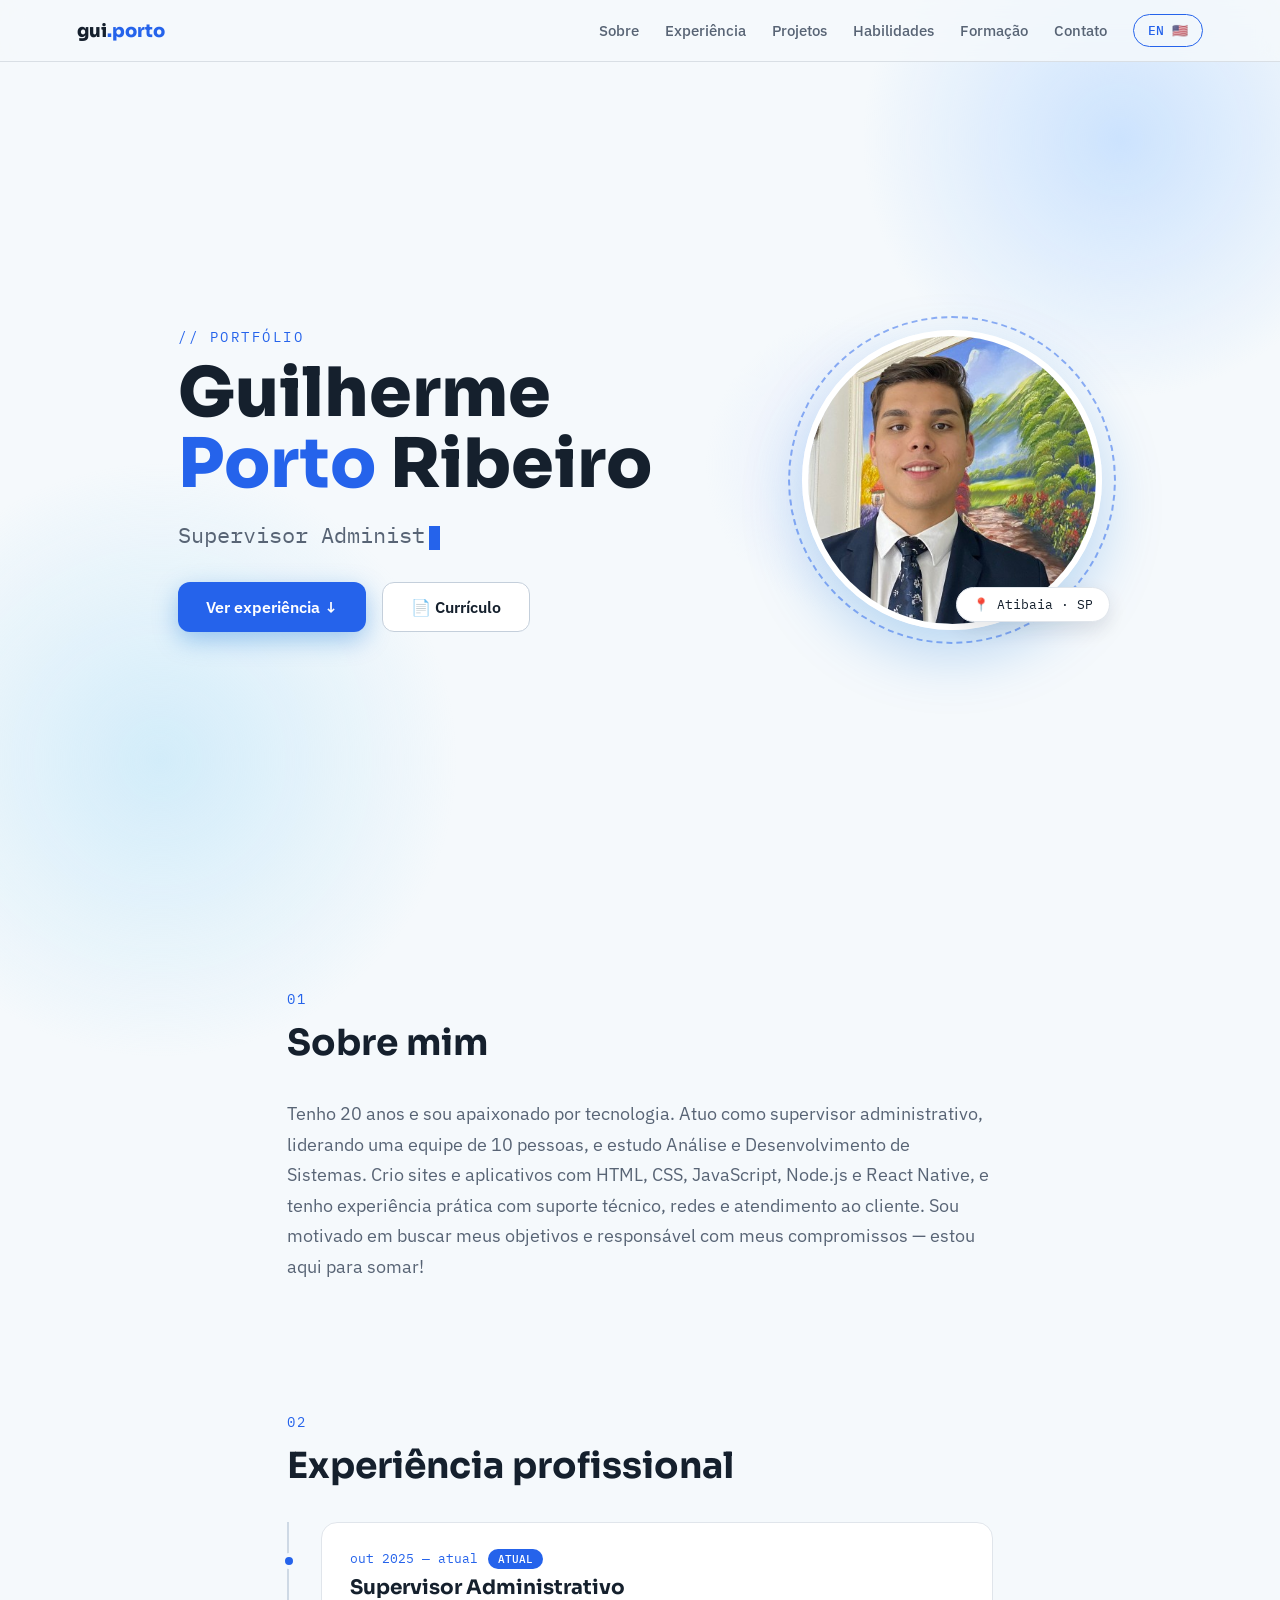
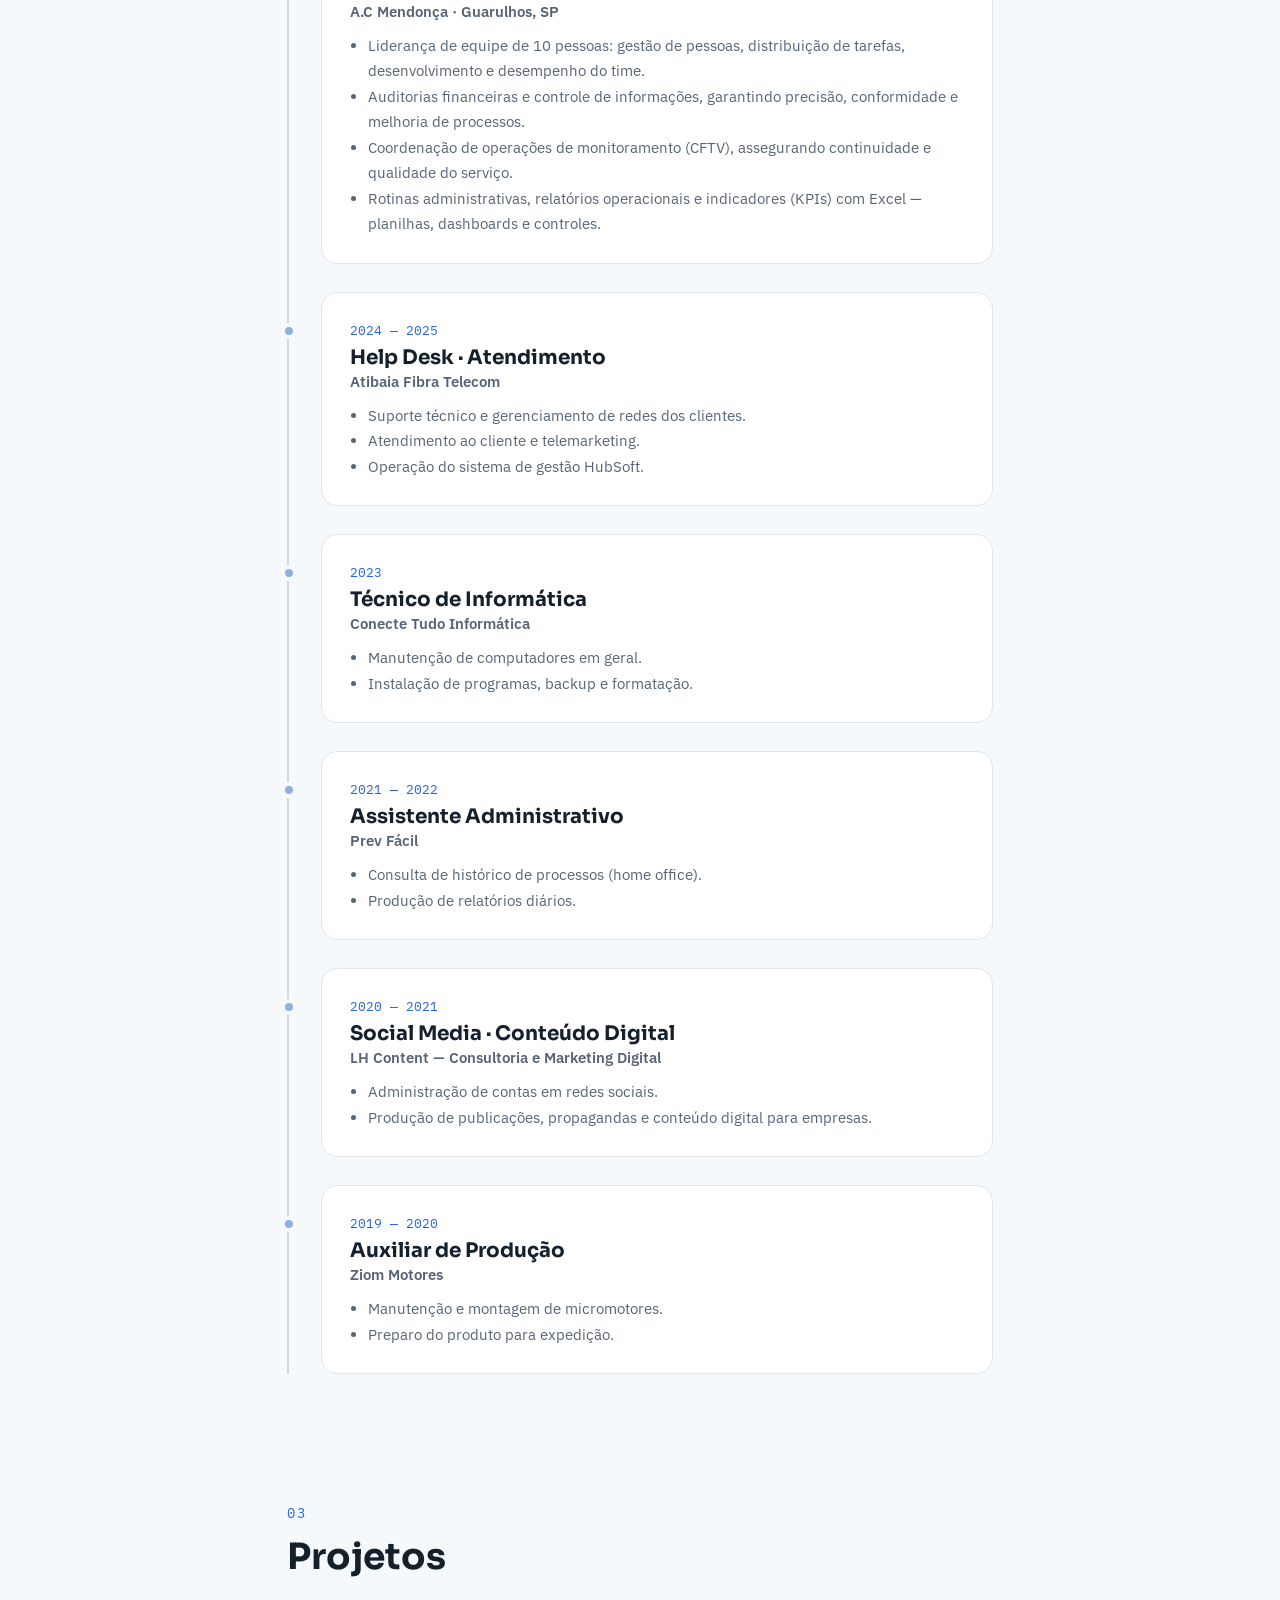
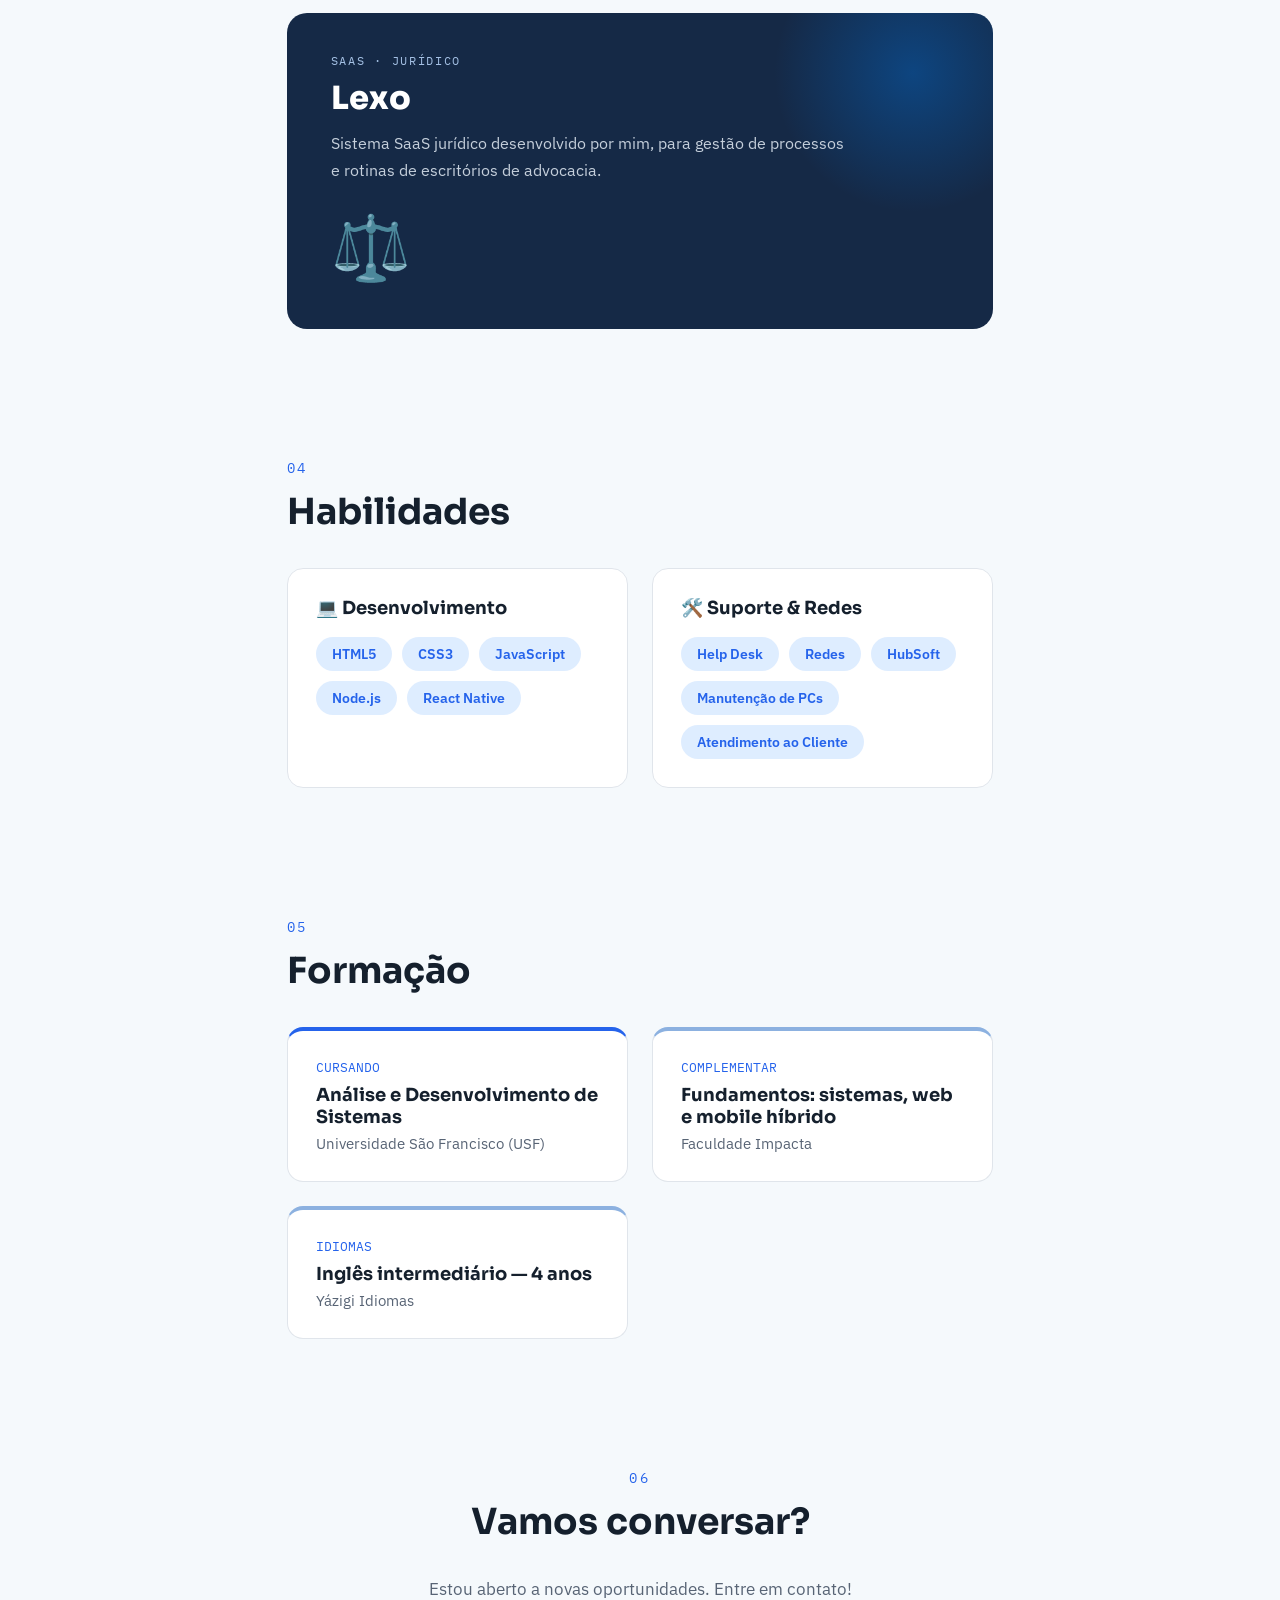
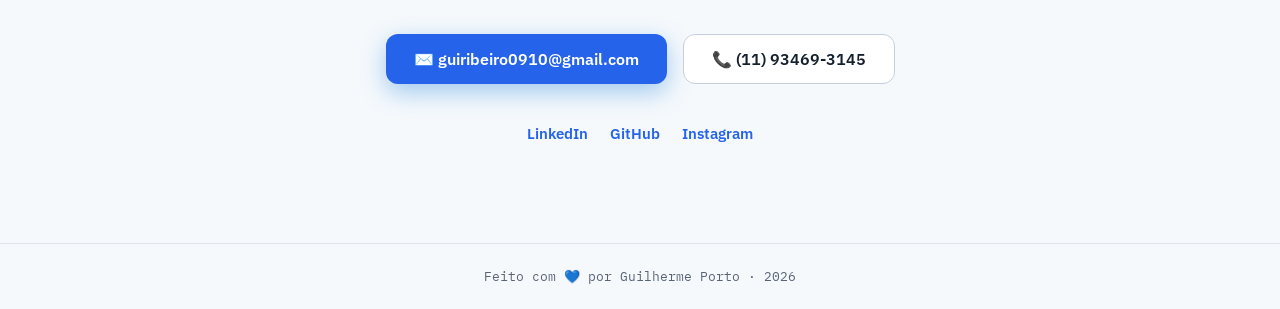
==== index.html @ b96234e9 "Build static portfolio site from design handoff Recreate the hifi design-tool prototype as a vanilla" ====
<!DOCTYPE html>
<html lang="pt-BR">
<head>
<meta charset="UTF-8">
<meta name="viewport" content="width=device-width, initial-scale=1.0">
<title>Guilherme Porto Ribeiro — Portfólio</title>
<meta name="description" content="Supervisor Administrativo e desenvolvedor web em formação. Portfólio, experiência profissional e contato.">
<link rel="preconnect" href="https://fonts.googleapis.com">
<link rel="preconnect" href="https://fonts.gstatic.com" crossorigin>
<link href="https://fonts.googleapis.com/css2?family=Sora:wght@400;600;700;800&family=IBM+Plex+Sans:wght@400;500;600&family=IBM+Plex+Mono:wght@400;500&display=swap" rel="stylesheet">
<link rel="stylesheet" href="css/style.css">
</head>
<body>

<div class="blobs" aria-hidden="true">
  <div class="blob blob-a"></div>
  <div class="blob blob-b"></div>
  <div class="blob blob-c"></div>
</div>

<nav class="nav">
  <a href="#topo" class="logo">gui<span>.porto</span></a>
  <div class="nav-links">
    <a href="#sobre"><span class="txt-pt">Sobre</span><span class="txt-en">About</span></a>
    <a href="#experiencia"><span class="txt-pt">Experiência</span><span class="txt-en">Experience</span></a>
    <a href="#projetos"><span class="txt-pt">Projetos</span><span class="txt-en">Projects</span></a>
    <a href="#habilidades"><span class="txt-pt">Habilidades</span><span class="txt-en">Skills</span></a>
    <a href="#formacao"><span class="txt-pt">Formação</span><span class="txt-en">Education</span></a>
    <a href="#contato"><span class="txt-pt">Contato</span><span class="txt-en">Contact</span></a>
    <button id="lang-toggle" class="lang-btn" type="button" aria-label="Switch language">
      <span class="txt-pt">EN 🇺🇸</span><span class="txt-en">PT 🇧🇷</span>
    </button>
  </div>
</nav>

<header id="topo" class="hero">
  <div class="hero-text">
    <div class="eyebrow" data-reveal><span class="txt-pt">// PORTFÓLIO</span><span class="txt-en">// PORTFOLIO</span></div>
    <h1 data-reveal>Guilherme<br><span class="accent">Porto</span> Ribeiro</h1>
    <div class="typewriter" data-reveal><span id="typed"></span><span class="cursor" aria-hidden="true"></span></div>
    <div class="hero-actions" data-reveal>
      <a href="#experiencia" class="btn btn-primary"><span class="txt-pt">Ver experiência ↓</span><span class="txt-en">See experience ↓</span></a>
      <a href="assets/curriculo-guilherme-porto.pdf" class="btn btn-secondary" target="_blank" rel="noopener"><span class="txt-pt">📄 Currículo</span><span class="txt-en">📄 Resume</span></a>
    </div>
  </div>
  <div class="hero-photo" data-reveal>
    <div class="photo-ring"></div>
    <img src="assets/foto-perfil.jpg" alt="Guilherme Porto" width="300" height="300">
    <div class="photo-badge">📍 Atibaia · SP</div>
  </div>
</header>

<section id="sobre" class="section">
  <div class="eyebrow" data-reveal>01</div>
  <h2 data-reveal><span class="txt-pt">Sobre mim</span><span class="txt-en">About me</span></h2>
  <div data-reveal>
    <p class="lead txt-pt">Tenho 20 anos e sou apaixonado por tecnologia. Atuo como supervisor administrativo, liderando uma equipe de 10 pessoas, e estudo Análise e Desenvolvimento de Sistemas. Crio sites e aplicativos com HTML, CSS, JavaScript, Node.js e React Native, e tenho experiência prática com suporte técnico, redes e atendimento ao cliente. Sou motivado em buscar meus objetivos e responsável com meus compromissos — estou aqui para somar!</p>
    <p class="lead txt-en">I'm 20 years old and passionate about technology. I work as an administrative supervisor leading a 10-person team, and I study Systems Analysis and Development. I build websites and apps with HTML, CSS, JavaScript, Node.js and React Native, with hands-on experience in technical support, networking and customer service. I'm driven to reach my goals and committed to my responsibilities — I'm here to add value!</p>
  </div>
</section>

<section id="experiencia" class="section">
  <div class="eyebrow" data-reveal>02</div>
  <h2 data-reveal><span class="txt-pt">Experiência profissional</span><span class="txt-en">Work experience</span></h2>

  <div class="timeline">
    <article class="card timeline-card" data-reveal>
      <span class="dot dot-current"></span>
      <div class="card-meta">
        <span class="date">out 2025 — <span class="txt-pt">atual</span><span class="txt-en">present</span></span>
        <span class="badge"><span class="txt-pt">ATUAL</span><span class="txt-en">CURRENT</span></span>
      </div>
      <h3><span class="txt-pt">Supervisor Administrativo</span><span class="txt-en">Administrative Supervisor</span></h3>
      <div class="company">A.C Mendonça · Guarulhos, SP</div>
      <ul class="txt-pt">
        <li>Liderança de equipe de 10 pessoas: gestão de pessoas, distribuição de tarefas, desenvolvimento e desempenho do time.</li>
        <li>Auditorias financeiras e controle de informações, garantindo precisão, conformidade e melhoria de processos.</li>
        <li>Coordenação de operações de monitoramento (CFTV), assegurando continuidade e qualidade do serviço.</li>
        <li>Rotinas administrativas, relatórios operacionais e indicadores (KPIs) com Excel — planilhas, dashboards e controles.</li>
      </ul>
      <ul class="txt-en">
        <li>Leading a 10-person team: people management, task distribution, development and performance.</li>
        <li>Financial audits and information control, ensuring accuracy, compliance and process improvement.</li>
        <li>Coordination of monitoring operations (CCTV), ensuring service continuity and quality.</li>
        <li>Administrative routines, operational reports and KPIs with Excel — spreadsheets, dashboards and controls.</li>
      </ul>
    </article>

    <article class="card timeline-card" data-reveal>
      <span class="dot"></span>
      <div class="date">2024 — 2025</div>
      <h3><span class="txt-pt">Help Desk · Atendimento</span><span class="txt-en">Help Desk · Customer Support</span></h3>
      <div class="company">Atibaia Fibra Telecom</div>
      <ul class="txt-pt">
        <li>Suporte técnico e gerenciamento de redes dos clientes.</li>
        <li>Atendimento ao cliente e telemarketing.</li>
        <li>Operação do sistema de gestão HubSoft.</li>
      </ul>
      <ul class="txt-en">
        <li>Technical support and customer network management.</li>
        <li>Customer service and telemarketing.</li>
        <li>Operation of the HubSoft management system.</li>
      </ul>
    </article>

    <article class="card timeline-card" data-reveal>
      <span class="dot"></span>
      <div class="date">2023</div>
      <h3><span class="txt-pt">Técnico de Informática</span><span class="txt-en">IT Technician</span></h3>
      <div class="company">Conecte Tudo Informática</div>
      <ul class="txt-pt">
        <li>Manutenção de computadores em geral.</li>
        <li>Instalação de programas, backup e formatação.</li>
      </ul>
      <ul class="txt-en">
        <li>General computer maintenance.</li>
        <li>Software installation, backup and formatting.</li>
      </ul>
    </article>

    <article class="card timeline-card" data-reveal>
      <span class="dot"></span>
      <div class="date">2021 — 2022</div>
      <h3><span class="txt-pt">Assistente Administrativo</span><span class="txt-en">Administrative Assistant</span></h3>
      <div class="company">Prev Fácil</div>
      <ul class="txt-pt">
        <li>Consulta de histórico de processos (home office).</li>
        <li>Produção de relatórios diários.</li>
      </ul>
      <ul class="txt-en">
        <li>Case history research (remote work).</li>
        <li>Daily report production.</li>
      </ul>
    </article>

    <article class="card timeline-card" data-reveal>
      <span class="dot"></span>
      <div class="date">2020 — 2021</div>
      <h3><span class="txt-pt">Social Media · Conteúdo Digital</span><span class="txt-en">Social Media · Digital Content</span></h3>
      <div class="company">LH Content — Consultoria e Marketing Digital</div>
      <ul class="txt-pt">
        <li>Administração de contas em redes sociais.</li>
        <li>Produção de publicações, propagandas e conteúdo digital para empresas.</li>
      </ul>
      <ul class="txt-en">
        <li>Social media account management.</li>
        <li>Production of posts, ads and digital content for companies.</li>
      </ul>
    </article>

    <article class="card timeline-card" data-reveal>
      <span class="dot"></span>
      <div class="date">2019 — 2020</div>
      <h3><span class="txt-pt">Auxiliar de Produção</span><span class="txt-en">Production Assistant</span></h3>
      <div class="company">Ziom Motores</div>
      <ul class="txt-pt">
        <li>Manutenção e montagem de micromotores.</li>
        <li>Preparo do produto para expedição.</li>
      </ul>
      <ul class="txt-en">
        <li>Micromotor maintenance and assembly.</li>
        <li>Product preparation for shipping.</li>
      </ul>
    </article>
  </div>
</section>

<section id="projetos" class="section">
  <div class="eyebrow" data-reveal>03</div>
  <h2 data-reveal><span class="txt-pt">Projetos</span><span class="txt-en">Projects</span></h2>
  <div class="project-card" data-reveal>
    <div class="project-glow" aria-hidden="true"></div>
    <div class="project-inner">
      <div class="project-text">
        <div class="project-label">SAAS · <span class="txt-pt">JURÍDICO</span><span class="txt-en">LEGAL TECH</span></div>
        <div class="project-title">Lexo</div>
        <p class="txt-pt">Sistema SaaS jurídico desenvolvido por mim, para gestão de processos e rotinas de escritórios de advocacia.</p>
        <p class="txt-en">A legal SaaS system I built for managing cases and law-firm routines.</p>
      </div>
      <div class="project-emoji">⚖️</div>
    </div>
  </div>
</section>

<section id="habilidades" class="section">
  <div class="eyebrow" data-reveal>04</div>
  <h2 data-reveal><span class="txt-pt">Habilidades</span><span class="txt-en">Skills</span></h2>
  <div class="skills-grid">
    <div class="card skill-card" data-reveal>
      <div class="skill-title">💻 <span class="txt-pt">Desenvolvimento</span><span class="txt-en">Development</span></div>
      <div class="chips">
        <span class="chip">HTML5</span>
        <span class="chip">CSS3</span>
        <span class="chip">JavaScript</span>
        <span class="chip">Node.js</span>
        <span class="chip">React Native</span>
      </div>
    </div>
    <div class="card skill-card" data-reveal>
      <div class="skill-title">🛠️ <span class="txt-pt">Suporte &amp; Redes</span><span class="txt-en">Support &amp; Networking</span></div>
      <div class="chips">
        <span class="chip">Help Desk</span>
        <span class="chip"><span class="txt-pt">Redes</span><span class="txt-en">Networking</span></span>
        <span class="chip">HubSoft</span>
        <span class="chip"><span class="txt-pt">Manutenção de PCs</span><span class="txt-en">PC Maintenance</span></span>
        <span class="chip"><span class="txt-pt">Atendimento ao Cliente</span><span class="txt-en">Customer Service</span></span>
      </div>
    </div>
  </div>
</section>

<section id="formacao" class="section">
  <div class="eyebrow" data-reveal>05</div>
  <h2 data-reveal><span class="txt-pt">Formação</span><span class="txt-en">Education</span></h2>
  <div class="education-grid">
    <div class="card edu-card edu-current" data-reveal>
      <div class="edu-label"><span class="txt-pt">CURSANDO</span><span class="txt-en">IN PROGRESS</span></div>
      <div class="edu-title"><span class="txt-pt">Análise e Desenvolvimento de Sistemas</span><span class="txt-en">Systems Analysis and Development</span></div>
      <div class="edu-school">Universidade São Francisco (USF)</div>
    </div>
    <div class="card edu-card" data-reveal>
      <div class="edu-label"><span class="txt-pt">COMPLEMENTAR</span><span class="txt-en">COMPLEMENTARY</span></div>
      <div class="edu-title"><span class="txt-pt">Fundamentos: sistemas, web e mobile híbrido</span><span class="txt-en">Fundamentals: systems, web and hybrid mobile</span></div>
      <div class="edu-school">Faculdade Impacta</div>
    </div>
    <div class="card edu-card" data-reveal>
      <div class="edu-label"><span class="txt-pt">IDIOMAS</span><span class="txt-en">LANGUAGES</span></div>
      <div class="edu-title"><span class="txt-pt">Inglês intermediário — 4 anos</span><span class="txt-en">Intermediate English — 4 years</span></div>
      <div class="edu-school">Yázigi Idiomas</div>
    </div>
  </div>
</section>

<section id="contato" class="section contact">
  <div class="eyebrow" data-reveal>06</div>
  <h2 data-reveal><span class="txt-pt">Vamos conversar?</span><span class="txt-en">Let's talk?</span></h2>
  <p class="contact-sub" data-reveal><span class="txt-pt">Estou aberto a novas oportunidades. Entre em contato!</span><span class="txt-en">I'm open to new opportunities. Get in touch!</span></p>
  <div class="contact-actions" data-reveal>
    <a href="mailto:guiribeiro0910@gmail.com" class="btn btn-primary">✉️ guiribeiro0910@gmail.com</a>
    <a href="tel:+5511934693145" class="btn btn-secondary">📞 (11) 93469-3145</a>
  </div>
  <div class="social-links" data-reveal>
    <a href="https://www.linkedin.com/in/guilherme-porto-ribeiro-901b2a256/" target="_blank" rel="noopener">LinkedIn</a>
    <a href="https://github.com/Gui-Porto" target="_blank" rel="noopener">GitHub</a>
    <a href="https://www.instagram.com/gui.rrp/" target="_blank" rel="noopener">Instagram</a>
  </div>
</section>

<footer class="footer">
  <span class="txt-pt">Feito com 💙 por Guilherme Porto · 2026</span><span class="txt-en">Made with 💙 by Guilherme Porto · 2026</span>
</footer>

<script src="js/main.js"></script>
</body>
</html>
---- css/style.css ----
:root {
  --accent: #2563EB;
  --accent-hover: oklch(0.45 0.19 258);
  --ink: oklch(0.24 0.03 255);
  --muted: oklch(0.5 0.03 255);
  --bg: oklch(0.98 0.005 240);
  --card-border: oklch(0.92 0.01 250);
  --line: oklch(0.88 0.02 250);
  --dot-muted: oklch(0.75 0.08 255);
  --panel-dark: oklch(0.28 0.06 258);
  --chip-bg: oklch(0.94 0.03 255);
  --shadow-accent: 0 8px 24px oklch(0.55 0.18 255 / 0.35);
}

* { box-sizing: border-box; }

html { scroll-behavior: smooth; }

body {
  margin: 0;
  background: var(--bg);
  color: var(--ink);
  font-family: 'IBM Plex Sans', sans-serif;
  -webkit-font-smoothing: antialiased;
  overflow-x: hidden;
  position: relative;
}

a { color: var(--accent); text-decoration: none; }
a:hover { color: var(--accent-hover); }

ul { margin: 0; padding-left: 18px; }
p { margin: 0; }

/* language toggle */
.txt-en { display: none; }
body.lang-en .txt-pt { display: none !important; }
body.lang-en .txt-en { display: revert; }

/* animated background */
.blobs { position: fixed; inset: 0; pointer-events: none; z-index: 0; }
.blob { position: absolute; border-radius: 50%; }
.blob-a {
  top: -120px; right: -100px; width: 520px; height: 520px;
  background: radial-gradient(circle, oklch(0.85 0.08 255 / 0.55), transparent 70%);
  animation: blobA 14s ease-in-out infinite;
}
.blob-b {
  bottom: -160px; left: -140px; width: 600px; height: 600px;
  background: radial-gradient(circle, oklch(0.88 0.06 230 / 0.5), transparent 70%);
  animation: blobB 18s ease-in-out infinite;
}
.blob-c {
  top: 35%; left: 55%; width: 300px; height: 300px;
  background: radial-gradient(circle, oklch(0.9 0.05 270 / 0.4), transparent 70%);
  animation: blobA 22s ease-in-out infinite;
}

@keyframes blobA { 0%, 100% { transform: translate(0, 0) scale(1); } 50% { transform: translate(60px, -40px) scale(1.15); } }
@keyframes blobB { 0%, 100% { transform: translate(0, 0) scale(1); } 50% { transform: translate(-50px, 50px) scale(0.9); } }
@keyframes floaty { 0%, 100% { transform: translateY(0); } 50% { transform: translateY(-14px); } }
@keyframes blink { 0%, 49% { opacity: 1; } 50%, 100% { opacity: 0; } }
@keyframes spinSlow { to { transform: rotate(360deg); } }

/* scroll reveal */
[data-reveal] {
  opacity: 0;
  transform: translateY(26px);
  transition: opacity .7s ease, transform .7s ease;
}
[data-reveal].is-visible { opacity: 1; transform: none; }

/* nav */
.nav {
  position: fixed; top: 0; left: 0; right: 0; z-index: 50;
  display: flex; align-items: center; justify-content: space-between; gap: 16px;
  padding: 14px 6vw;
  background: oklch(0.98 0.005 240 / 0.8);
  backdrop-filter: blur(12px);
  border-bottom: 1px solid oklch(0.9 0.01 250);
}
.logo { font-family: 'Sora', sans-serif; font-weight: 800; font-size: 18px; color: var(--ink); }
.logo span { color: var(--accent); }
.nav-links { display: flex; align-items: center; gap: 26px; font-size: 15px; font-weight: 500; }
.nav-links a { color: var(--muted); }
.nav-links a:hover { color: var(--accent); }
.lang-btn {
  font-family: 'IBM Plex Mono', monospace; font-size: 13px; font-weight: 500;
  padding: 7px 14px; border-radius: 999px; border: 1.5px solid var(--accent);
  background: transparent; color: var(--accent); cursor: pointer; transition: all .2s;
}
.lang-btn:hover { background: var(--accent); color: white; }

@media (max-width: 760px) {
  .nav-links { gap: 14px; font-size: 13px; }
  .nav-links a:not(:last-child) { display: none; }
}

/* section header pattern */
.section { position: relative; z-index: 1; max-width: 860px; margin: 0 auto; padding: 40px 6vw 90px; scroll-margin-top: 90px; }
#sobre { padding-top: 90px; }
.eyebrow { font-family: 'IBM Plex Mono', monospace; font-size: 14px; letter-spacing: 0.18em; color: var(--accent); margin-bottom: 12px; }
.section h2 { font-family: 'Sora', sans-serif; font-size: 36px; font-weight: 700; margin: 0 0 34px; }

.card { background: white; border: 1px solid var(--card-border); border-radius: 16px; }

/* hero */
.hero {
  position: relative; z-index: 1; scroll-margin-top: 0;
  display: flex; flex-wrap: wrap; align-items: center; justify-content: center; gap: 64px;
  min-height: 100vh; padding: 120px 6vw 60px; box-sizing: border-box;
}
.hero-text { max-width: 560px; flex: 1 1 400px; }
.hero-text h1 { font-family: 'Sora', sans-serif; font-size: clamp(40px, 6vw, 68px); font-weight: 800; line-height: 1.05; margin: 0 0 20px; }
.hero-text h1 .accent { color: var(--accent); }
.typewriter {
  font-family: 'IBM Plex Mono', monospace; font-size: clamp(16px, 2.2vw, 22px);
  color: var(--muted); min-height: 34px; margin-bottom: 28px;
}
.cursor {
  display: inline-block; width: 11px; height: 24px; background: var(--accent);
  vertical-align: middle; margin-left: 4px; animation: blink 1s step-end infinite;
}
.hero-actions { display: flex; gap: 16px; flex-wrap: wrap; }

.btn {
  display: inline-flex; align-items: center; gap: 8px;
  padding: 14px 28px; border-radius: 12px; font-weight: 600; font-size: 16px;
  transition: transform .2s, box-shadow .2s, border-color .2s, color .2s;
}
.btn-primary { background: var(--accent); color: white; box-shadow: var(--shadow-accent); }
.btn-primary:hover { transform: translateY(-3px); box-shadow: 0 14px 32px oklch(0.55 0.18 255 / 0.45); color: white; }
.btn-secondary { border: 1.5px solid oklch(0.85 0.02 250); background: white; color: var(--ink); }
.btn-secondary:hover { transform: translateY(-3px); border-color: var(--accent); color: var(--accent); }

.hero-photo { position: relative; width: 300px; height: 300px; flex: 0 0 auto; animation: floaty 6s ease-in-out infinite; }
.photo-ring {
  position: absolute; inset: -14px; border-radius: 50%; border: 2px dashed var(--accent);
  opacity: 0.5; animation: spinSlow 30s linear infinite;
}
.hero-photo img {
  width: 300px; height: 300px; border-radius: 50%; object-fit: cover;
  border: 6px solid white; box-shadow: 0 24px 60px oklch(0.55 0.18 255 / 0.25);
}
.photo-badge {
  position: absolute; bottom: 8px; right: -8px; background: white; border: 1px solid var(--card-border);
  border-radius: 999px; padding: 8px 16px; font-family: 'IBM Plex Mono', monospace; font-size: 13px;
  box-shadow: 0 8px 20px oklch(0.3 0.02 255 / 0.12);
}

/* sobre */
.lead { font-size: 18px; line-height: 1.7; color: var(--muted); text-wrap: pretty; }

/* experiência */
.timeline { position: relative; padding-left: 32px; border-left: 2px solid var(--line); display: flex; flex-direction: column; gap: 28px; }
.timeline-card { position: relative; padding: 26px 28px; transition: transform .25s, box-shadow .25s; }
.timeline-card:hover { transform: translateX(6px); box-shadow: 0 16px 40px oklch(0.55 0.18 255 / 0.15); }
.dot { position: absolute; left: -41px; top: 30px; width: 16px; height: 16px; border-radius: 50%; background: var(--dot-muted); border: 4px solid var(--bg); }
.dot-current { background: var(--accent); }
.card-meta { display: flex; align-items: center; gap: 10px; margin-bottom: 6px; }
.date { font-family: 'IBM Plex Mono', monospace; font-size: 13px; color: var(--accent); margin-bottom: 6px; display: inline-block; }
.card-meta .date { margin-bottom: 0; }
.badge { font-family: 'IBM Plex Mono', monospace; font-size: 11px; font-weight: 500; padding: 3px 10px; border-radius: 999px; background: var(--accent); color: white; }
.timeline-card h3 { font-family: 'Sora', sans-serif; font-size: 20px; font-weight: 700; margin: 0 0 2px; }
.timeline-card .company { font-size: 15px; font-weight: 600; color: var(--muted); margin-bottom: 12px; }
.timeline-card ul { font-size: 15px; line-height: 1.7; color: var(--muted); }

/* projetos */
.project-card {
  position: relative; overflow: hidden; background: var(--panel-dark); color: white;
  border-radius: 20px; padding: 40px 44px; transition: transform .25s, box-shadow .25s;
}
.project-card:hover { transform: translateY(-6px); box-shadow: 0 20px 50px oklch(0.55 0.18 255 / 0.3); }
.project-glow {
  position: absolute; top: -80px; right: -60px; width: 280px; height: 280px; border-radius: 50%;
  background: radial-gradient(circle, oklch(0.55 0.18 255 / 0.4), transparent 70%);
}
.project-inner { position: relative; display: flex; flex-wrap: wrap; align-items: center; justify-content: space-between; gap: 24px; }
.project-text { max-width: 520px; }
.project-label { font-family: 'IBM Plex Mono', monospace; font-size: 12px; letter-spacing: 0.14em; color: oklch(0.8 0.06 255); margin-bottom: 10px; }
.project-title { font-family: 'Sora', sans-serif; font-size: 32px; font-weight: 800; margin-bottom: 12px; }
.project-text p { font-size: 16px; line-height: 1.7; color: oklch(0.85 0.02 255); text-wrap: pretty; }
.project-emoji { font-family: 'Sora', sans-serif; font-size: 64px; font-weight: 800; flex: 0 0 auto; }

/* habilidades */
.skills-grid { display: grid; grid-template-columns: repeat(auto-fit, minmax(300px, 1fr)); gap: 24px; }
.skill-card { padding: 28px; }
.skill-title { font-family: 'Sora', sans-serif; font-weight: 700; font-size: 18px; margin-bottom: 18px; }
.chips { display: flex; flex-wrap: wrap; gap: 10px; }
.chip {
  padding: 8px 16px; border-radius: 999px; background: var(--chip-bg); color: var(--accent);
  font-weight: 600; font-size: 14px; transition: transform .2s; display: inline-block;
}
.chip:hover { transform: scale(1.08); }

/* formação */
.education-grid { display: grid; grid-template-columns: repeat(auto-fit, minmax(240px, 1fr)); gap: 24px; }
.edu-card { padding: 28px; border-top: 4px solid var(--dot-muted); transition: transform .25s, box-shadow .25s; }
.edu-card:hover { transform: translateY(-6px); box-shadow: 0 16px 40px oklch(0.55 0.18 255 / 0.15); }
.edu-current { border-top-color: var(--accent); }
.edu-label { font-family: 'IBM Plex Mono', monospace; font-size: 13px; color: var(--accent); margin-bottom: 8px; }
.edu-title { font-family: 'Sora', sans-serif; font-weight: 700; font-size: 18px; margin-bottom: 6px; }
.edu-school { font-size: 15px; color: var(--muted); }

/* contato */
.contact { text-align: center; padding-bottom: 100px; }
.contact-sub { font-size: 17px; color: var(--muted); margin: 0 0 34px; }
.contact-actions { display: flex; flex-wrap: wrap; justify-content: center; gap: 16px; margin-bottom: 40px; }
.social-links { display: flex; justify-content: center; gap: 22px; font-weight: 600; font-size: 15px; }

/* rodapé */
.footer {
  position: relative; z-index: 1; text-align: center; padding: 24px;
  font-family: 'IBM Plex Mono', monospace; font-size: 13px; color: var(--muted);
  border-top: 1px solid var(--card-border);
}

@media (prefers-reduced-motion: reduce) {
  html { scroll-behavior: auto; }
  .blob, .hero-photo, .photo-ring, .cursor, [data-reveal] { animation: none !important; transition: none !important; }
  [data-reveal] { opacity: 1; transform: none; }
}
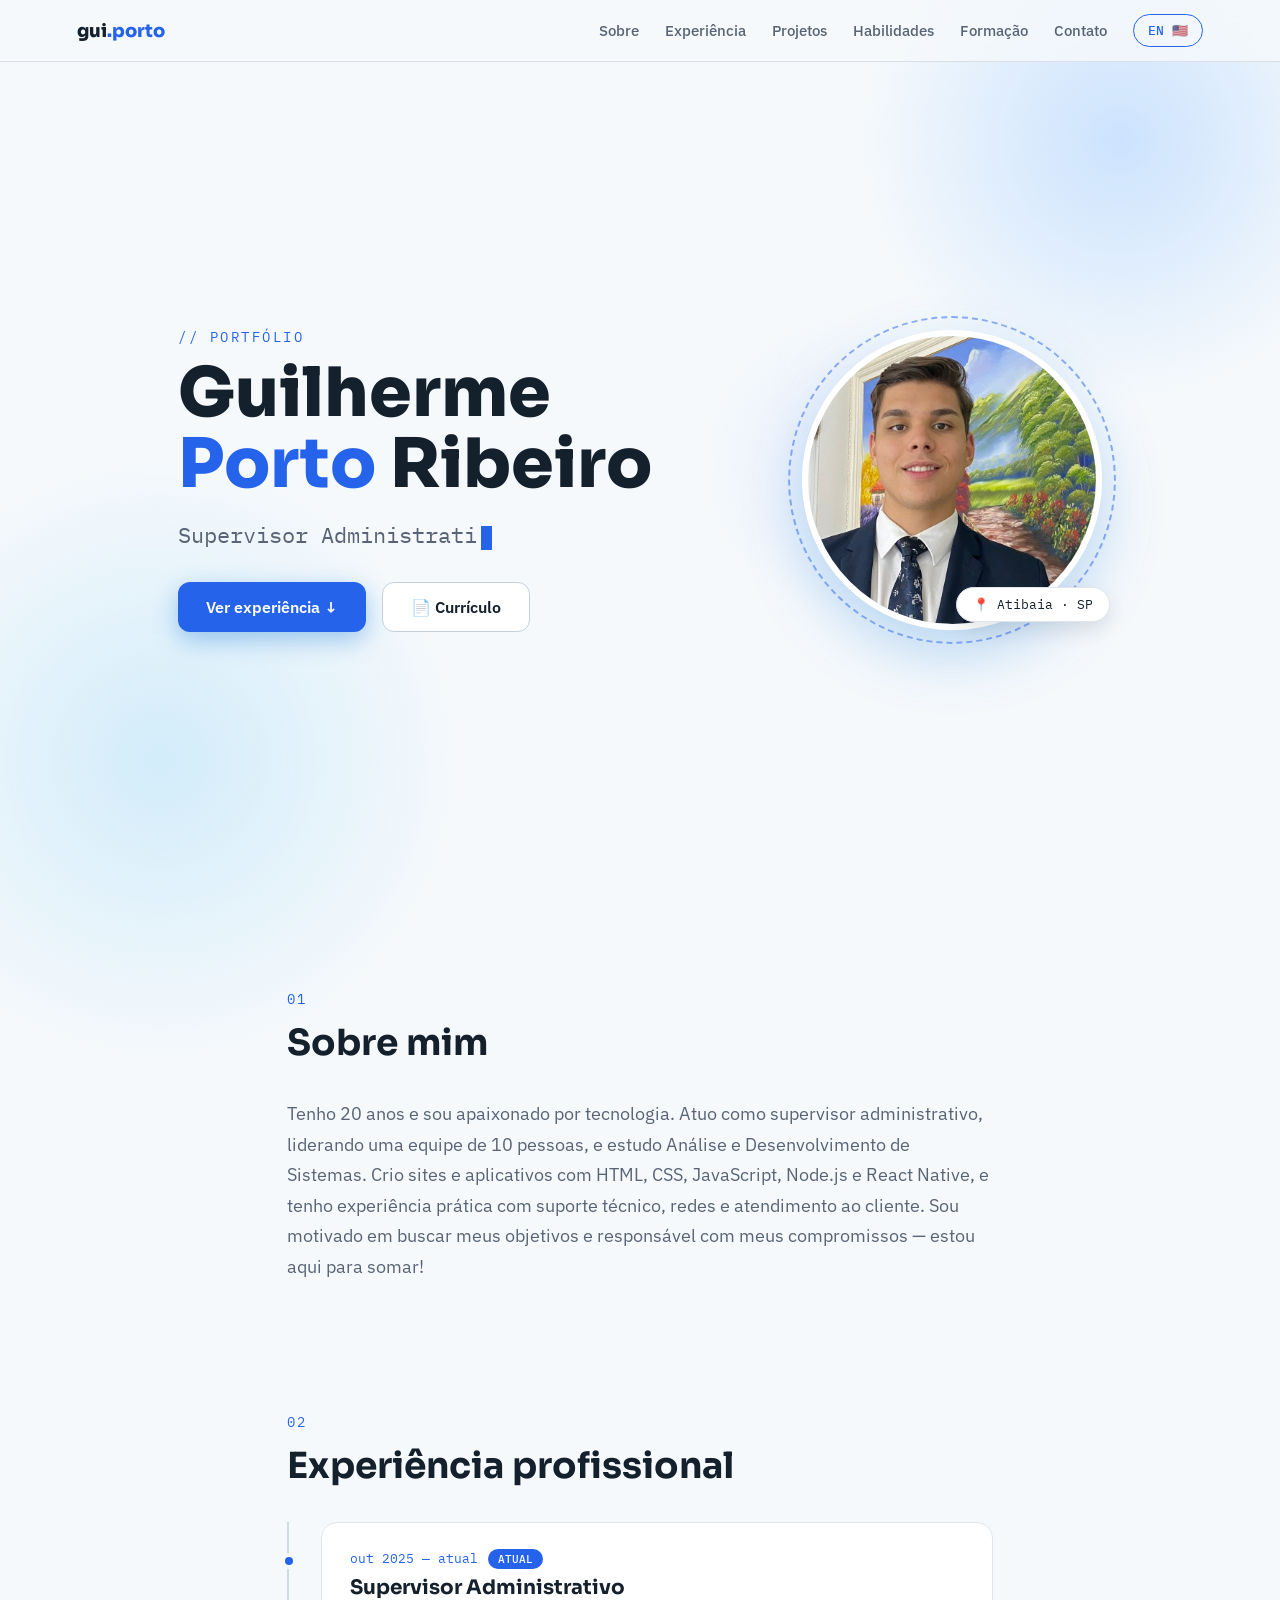
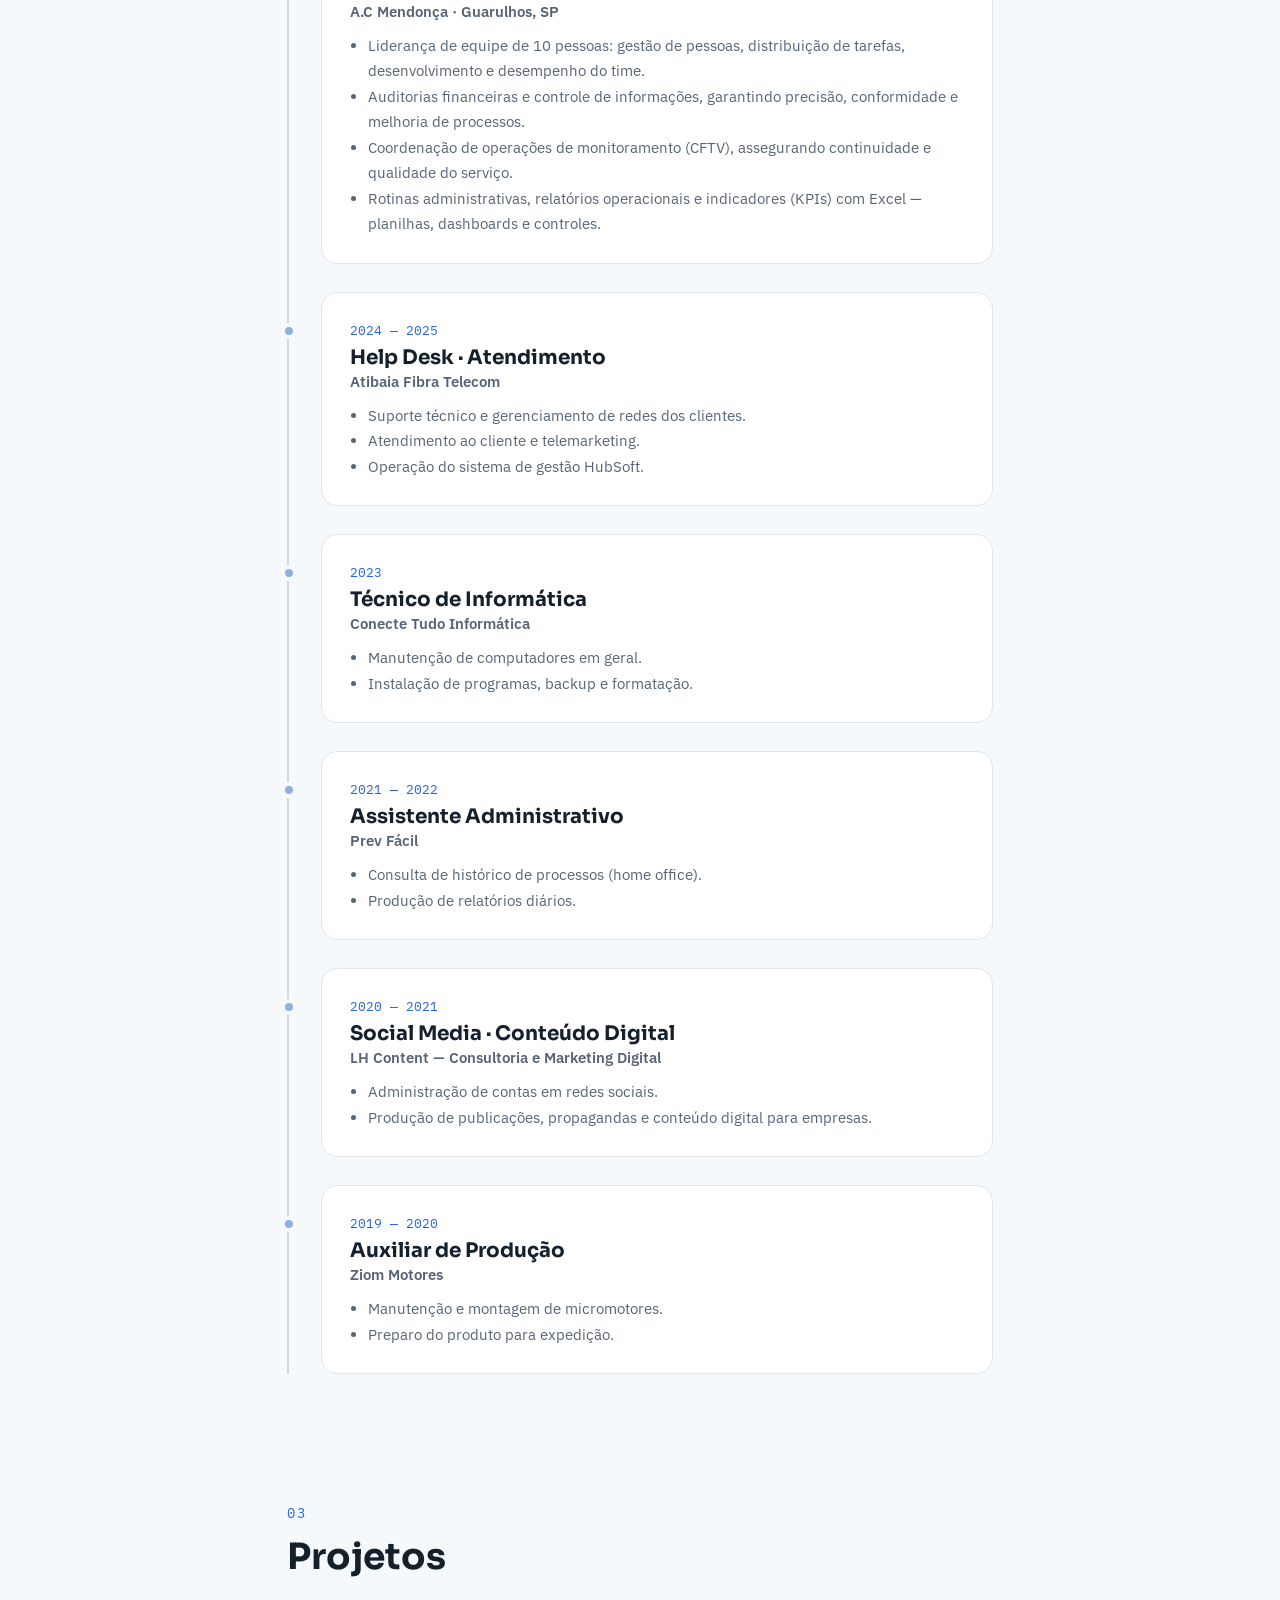
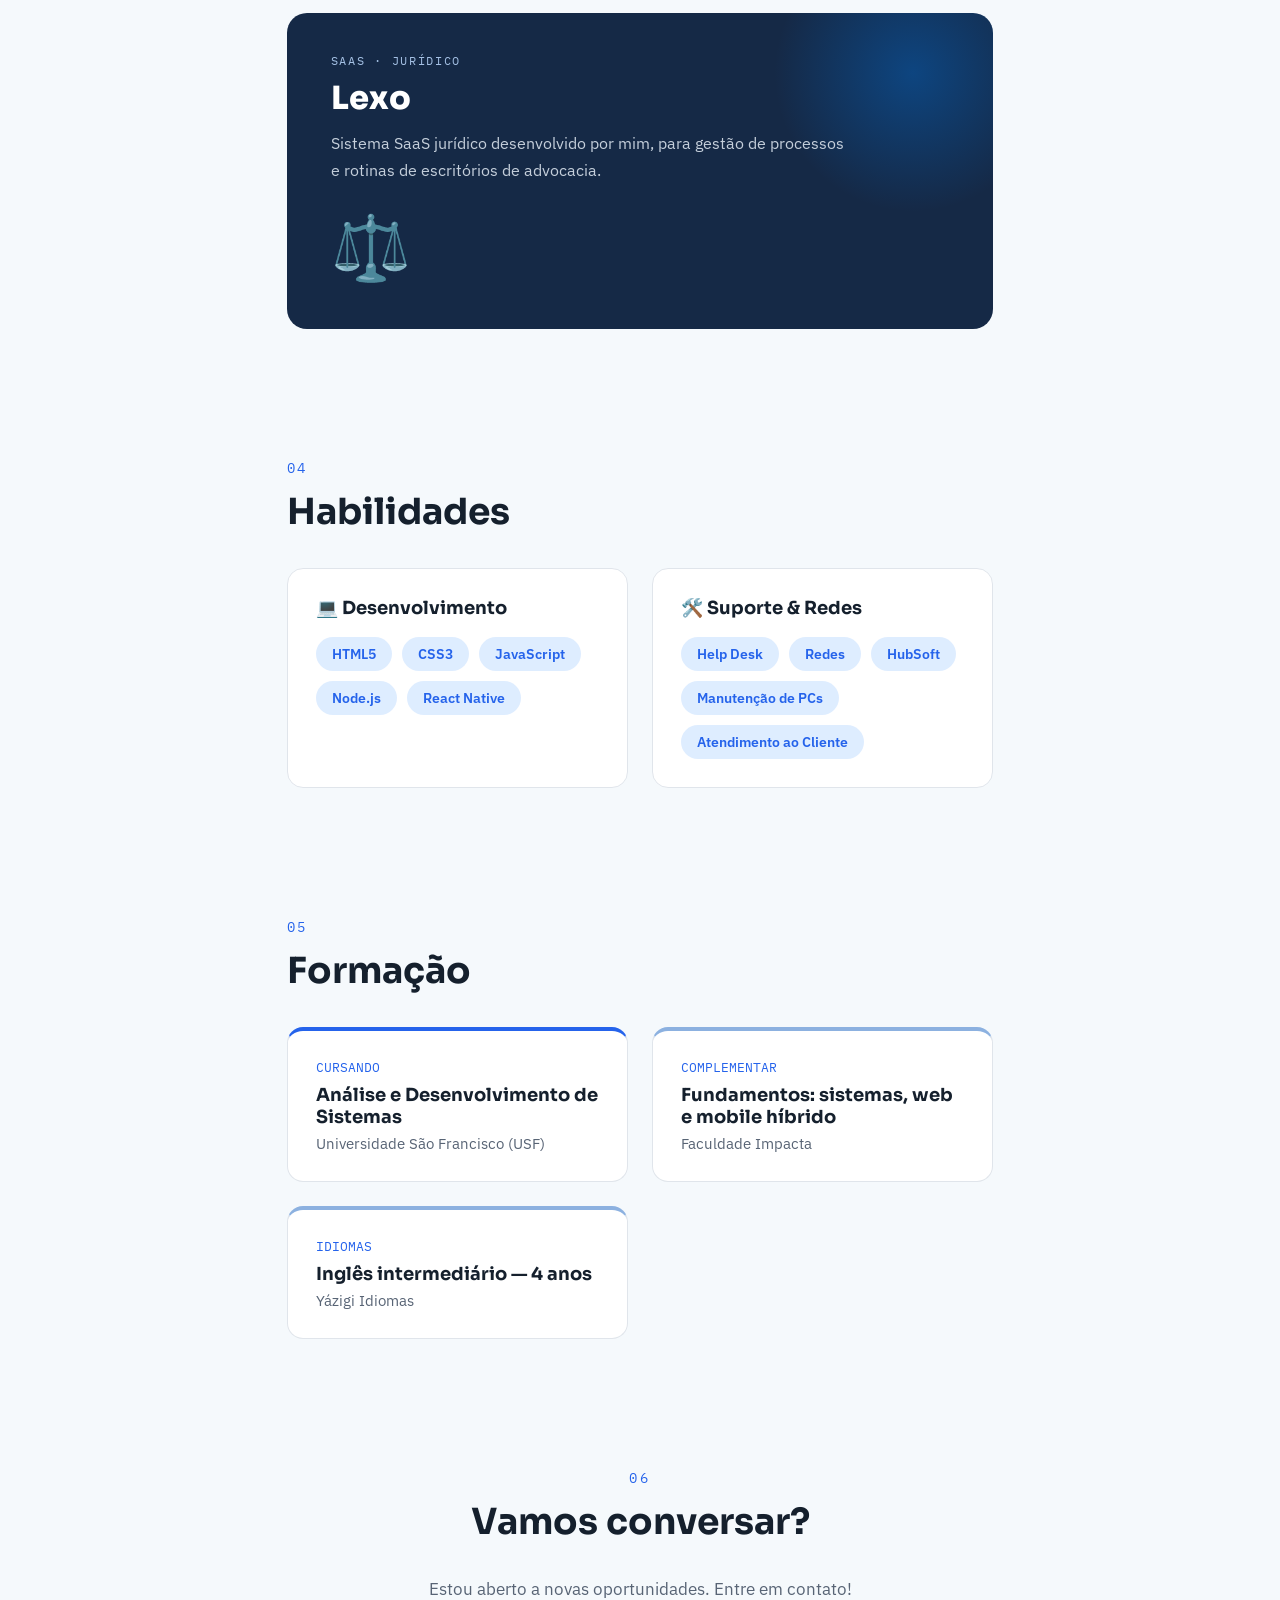
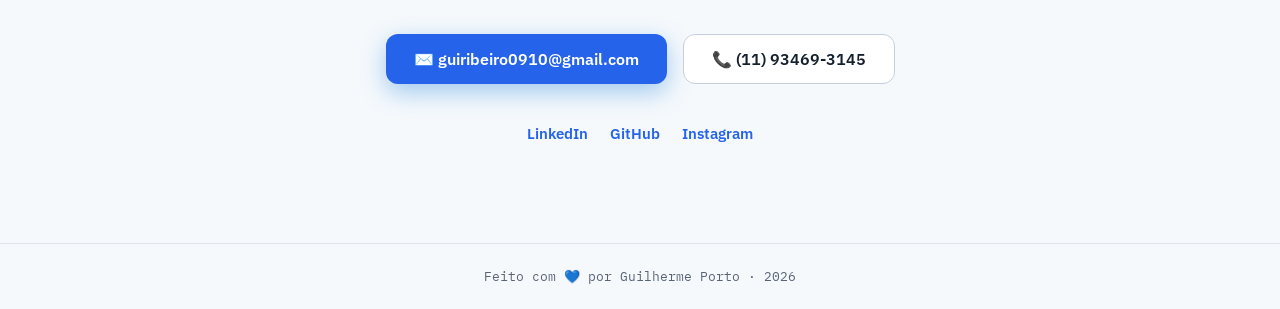
==== commit e1876ab0: "Fix mobile responsiveness: nav menu and hero photo overflow Nav links were being hidden outright bel" ====
--- a/index.html
+++ b/index.html
@@ -20,7 +20,10 @@
 
 <nav class="nav">
   <a href="#topo" class="logo">gui<span>.porto</span></a>
-  <div class="nav-links">
+  <button id="nav-toggle" class="nav-toggle" type="button" aria-label="Menu" aria-expanded="false" aria-controls="nav-links">
+    <span></span><span></span><span></span>
+  </button>
+  <div class="nav-links" id="nav-links">
     <a href="#sobre"><span class="txt-pt">Sobre</span><span class="txt-en">About</span></a>
     <a href="#experiencia"><span class="txt-pt">Experiência</span><span class="txt-en">Experience</span></a>
     <a href="#projetos"><span class="txt-pt">Projetos</span><span class="txt-en">Projects</span></a>
--- a/css/style.css
+++ b/css/style.css
@@ -91,9 +91,20 @@
 }
 .lang-btn:hover { background: var(--accent); color: white; }
 
+.nav-toggle { display: none; flex-direction: column; justify-content: center; gap: 5px; width: 34px; height: 34px; border: none; background: none; cursor: pointer; padding: 0; }
+.nav-toggle span { display: block; width: 100%; height: 2px; background: var(--ink); border-radius: 2px; }
+
 @media (max-width: 760px) {
-  .nav-links { gap: 14px; font-size: 13px; }
-  .nav-links a:not(:last-child) { display: none; }
+  .nav-toggle { display: flex; }
+  .nav-links {
+    position: fixed; top: 57px; left: 0; right: 0; z-index: 49;
+    flex-direction: column; align-items: flex-start; gap: 4px;
+    padding: 16px 6vw 20px; background: var(--bg); border-bottom: 1px solid var(--card-border);
+    transform: translateY(-8px); opacity: 0; pointer-events: none; transition: opacity .2s, transform .2s;
+  }
+  .nav-links.is-open { transform: translateY(0); opacity: 1; pointer-events: auto; }
+  .nav-links a { padding: 10px 0; font-size: 17px; width: 100%; }
+  .lang-btn { margin-top: 8px; }
 }
 
 /* section header pattern */
@@ -133,13 +144,13 @@
 .btn-secondary { border: 1.5px solid oklch(0.85 0.02 250); background: white; color: var(--ink); }
 .btn-secondary:hover { transform: translateY(-3px); border-color: var(--accent); color: var(--accent); }
 
-.hero-photo { position: relative; width: 300px; height: 300px; flex: 0 0 auto; animation: floaty 6s ease-in-out infinite; }
+.hero-photo { position: relative; width: min(300px, 70vw); height: min(300px, 70vw); flex: 0 0 auto; animation: floaty 6s ease-in-out infinite; }
 .photo-ring {
   position: absolute; inset: -14px; border-radius: 50%; border: 2px dashed var(--accent);
   opacity: 0.5; animation: spinSlow 30s linear infinite;
 }
 .hero-photo img {
-  width: 300px; height: 300px; border-radius: 50%; object-fit: cover;
+  width: 100%; height: 100%; border-radius: 50%; object-fit: cover;
   border: 6px solid white; box-shadow: 0 24px 60px oklch(0.55 0.18 255 / 0.25);
 }
 .photo-badge {
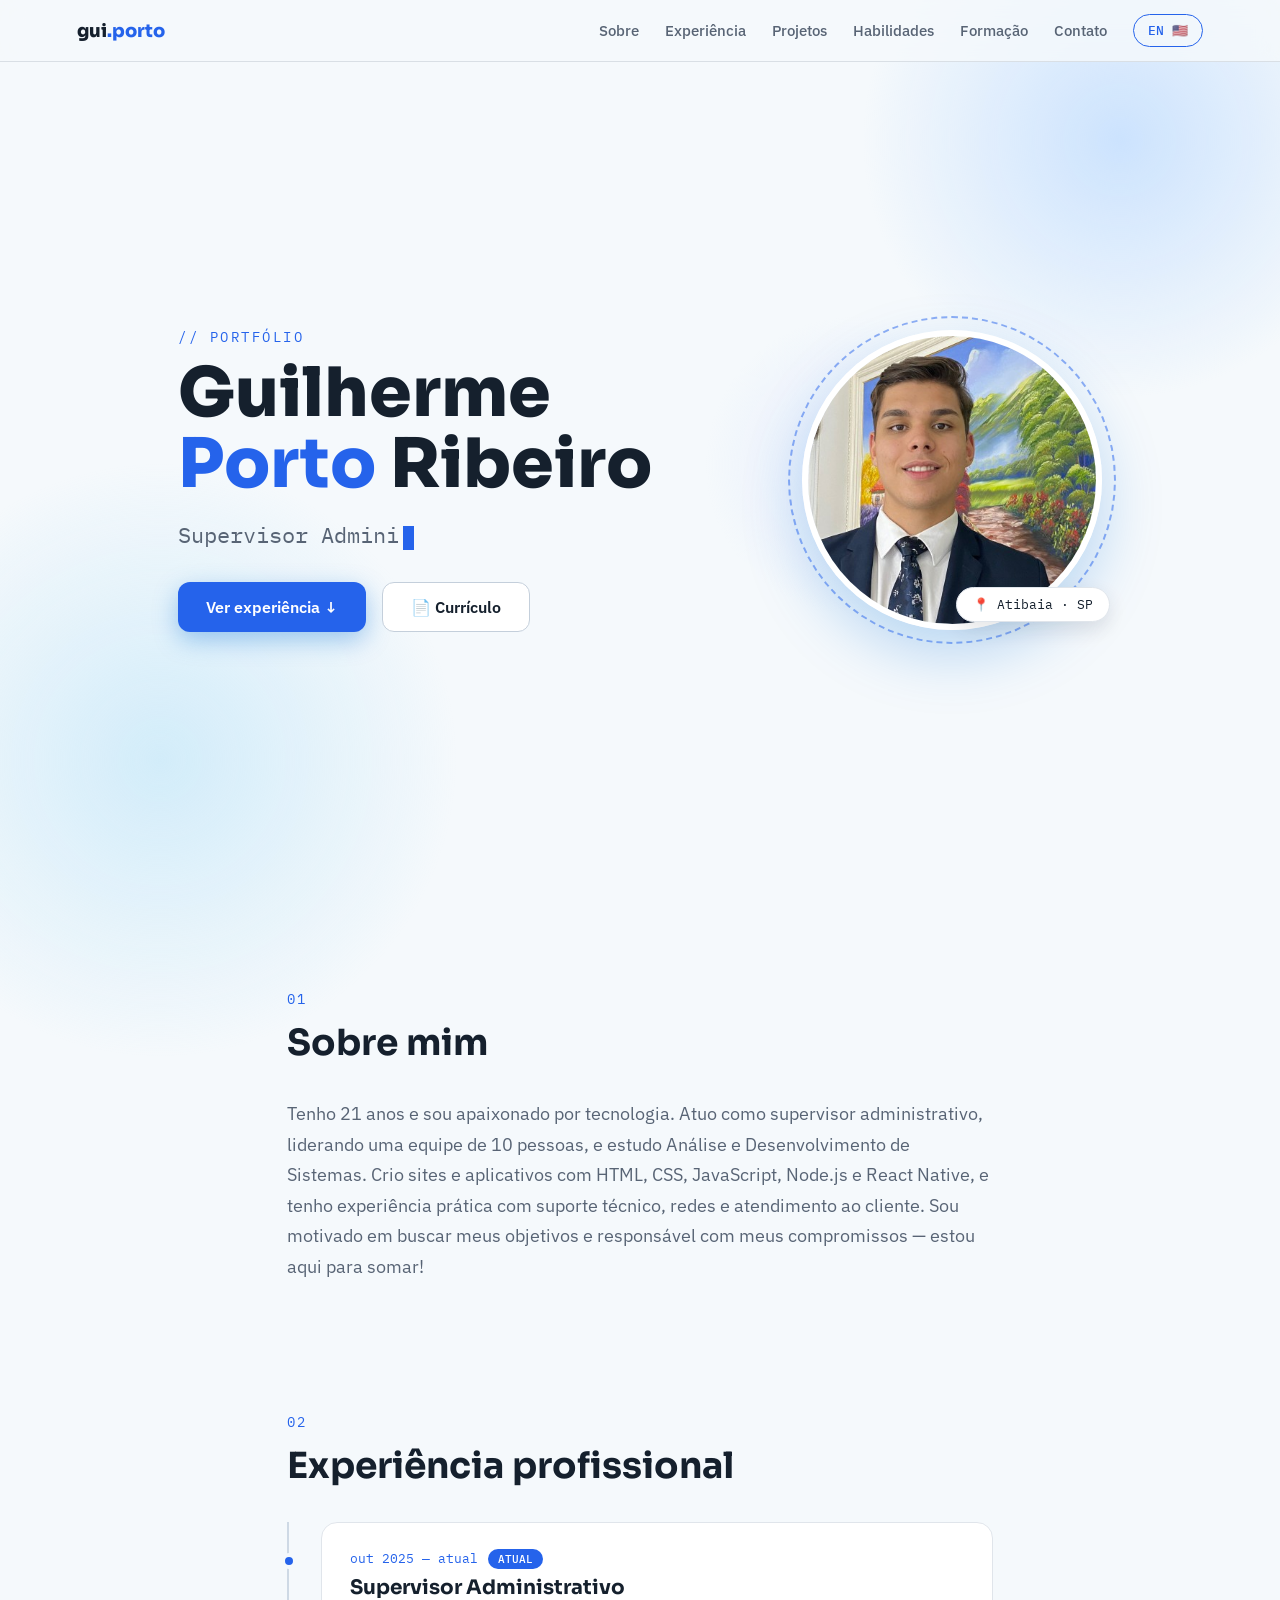
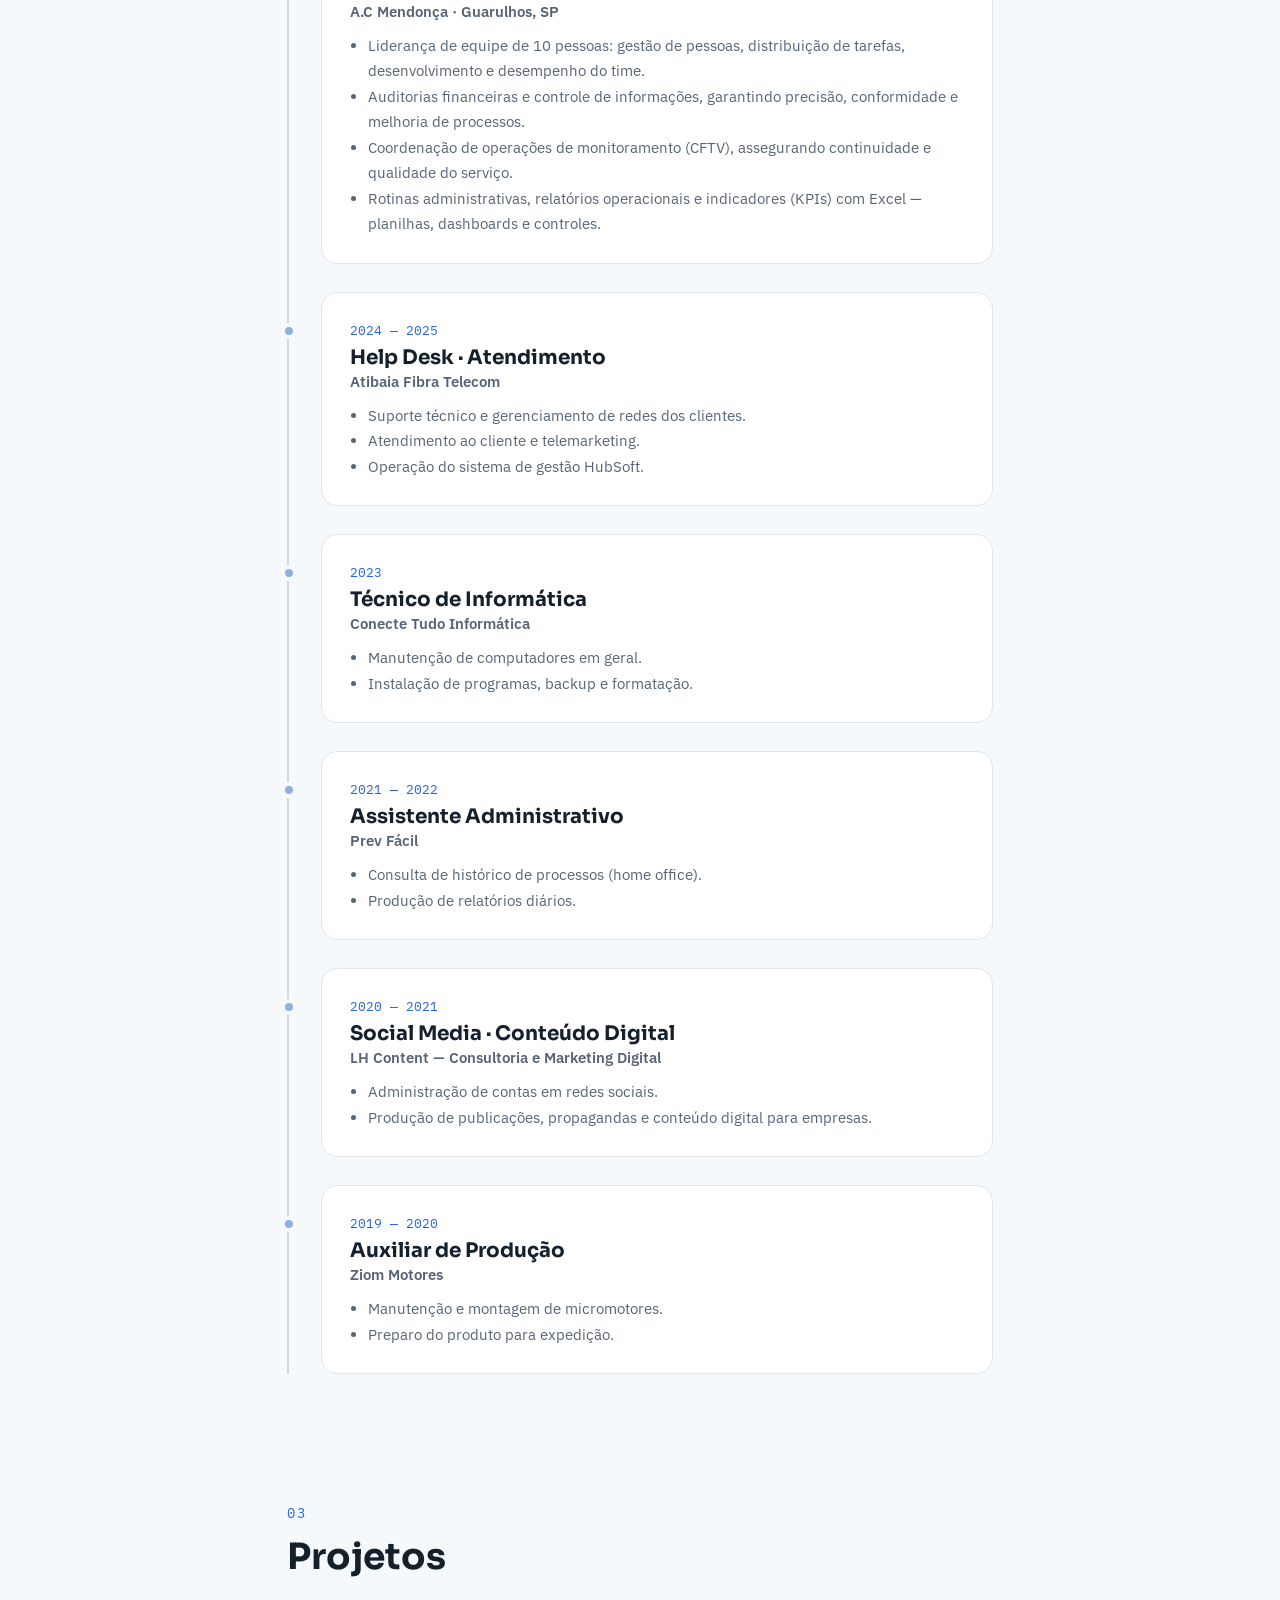
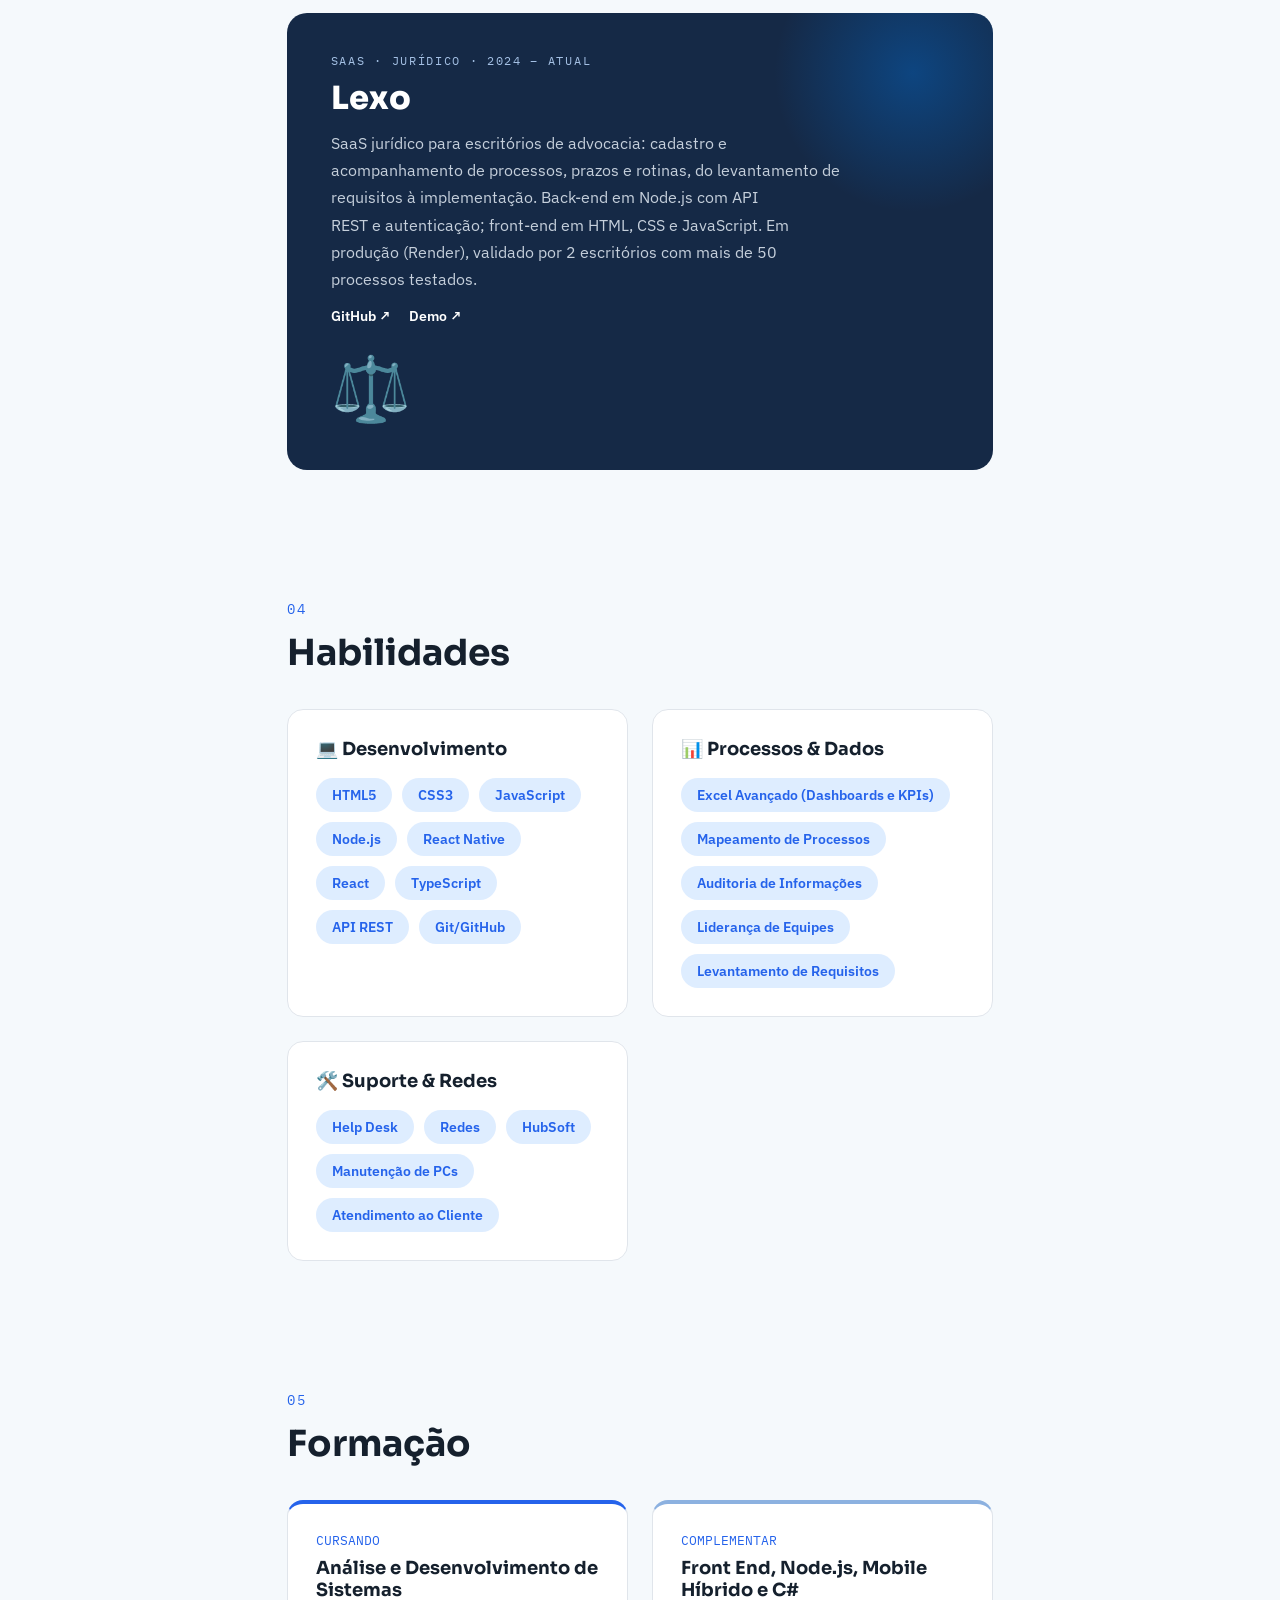
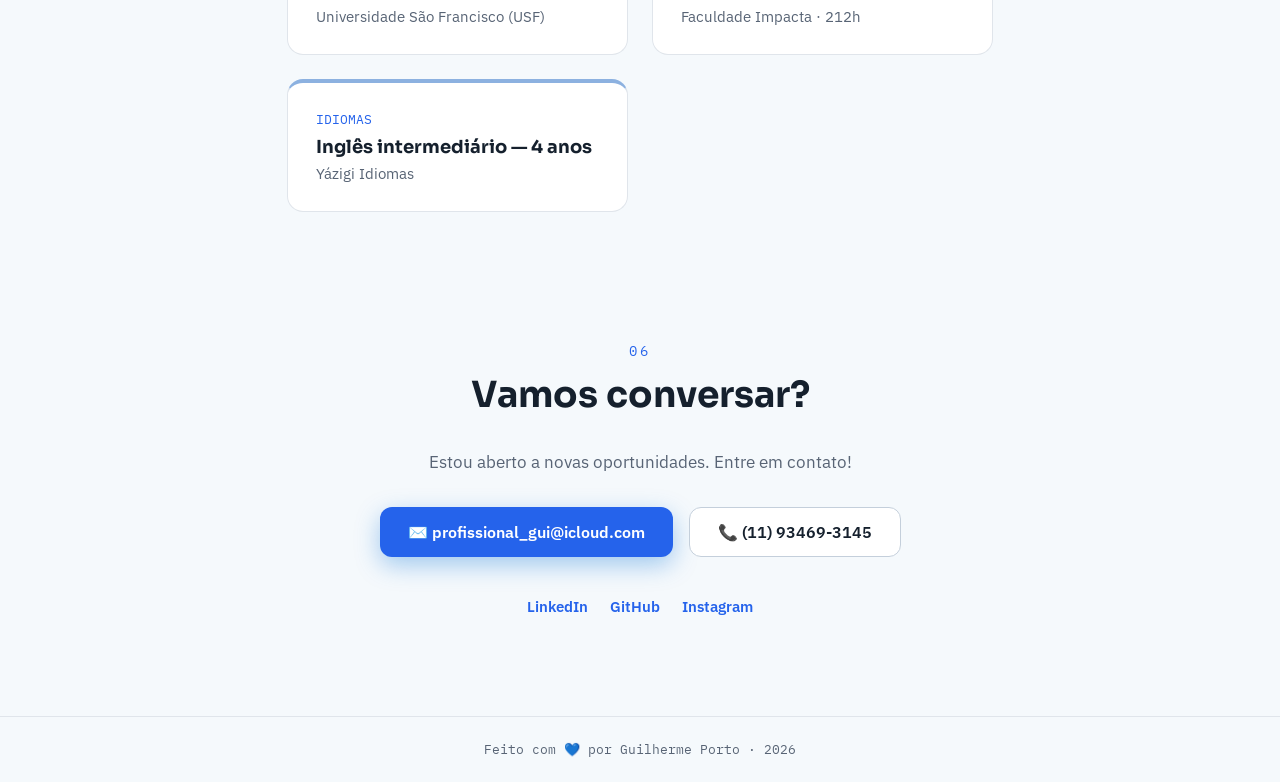
==== commit fb6de811: "Update age, email, resume PDF and content to match latest CV Refresh Lexo project details with live " ====
--- a/index.html
+++ b/index.html
@@ -57,8 +57,8 @@
   <div class="eyebrow" data-reveal>01</div>
   <h2 data-reveal><span class="txt-pt">Sobre mim</span><span class="txt-en">About me</span></h2>
   <div data-reveal>
-    <p class="lead txt-pt">Tenho 20 anos e sou apaixonado por tecnologia. Atuo como supervisor administrativo, liderando uma equipe de 10 pessoas, e estudo Análise e Desenvolvimento de Sistemas. Crio sites e aplicativos com HTML, CSS, JavaScript, Node.js e React Native, e tenho experiência prática com suporte técnico, redes e atendimento ao cliente. Sou motivado em buscar meus objetivos e responsável com meus compromissos — estou aqui para somar!</p>
-    <p class="lead txt-en">I'm 20 years old and passionate about technology. I work as an administrative supervisor leading a 10-person team, and I study Systems Analysis and Development. I build websites and apps with HTML, CSS, JavaScript, Node.js and React Native, with hands-on experience in technical support, networking and customer service. I'm driven to reach my goals and committed to my responsibilities — I'm here to add value!</p>
+    <p class="lead txt-pt">Tenho 21 anos e sou apaixonado por tecnologia. Atuo como supervisor administrativo, liderando uma equipe de 10 pessoas, e estudo Análise e Desenvolvimento de Sistemas. Crio sites e aplicativos com HTML, CSS, JavaScript, Node.js e React Native, e tenho experiência prática com suporte técnico, redes e atendimento ao cliente. Sou motivado em buscar meus objetivos e responsável com meus compromissos — estou aqui para somar!</p>
+    <p class="lead txt-en">I'm 21 years old and passionate about technology. I work as an administrative supervisor leading a 10-person team, and I study Systems Analysis and Development. I build websites and apps with HTML, CSS, JavaScript, Node.js and React Native, with hands-on experience in technical support, networking and customer service. I'm driven to reach my goals and committed to my responsibilities — I'm here to add value!</p>
   </div>
 </section>
 
@@ -175,10 +175,14 @@
     <div class="project-glow" aria-hidden="true"></div>
     <div class="project-inner">
       <div class="project-text">
-        <div class="project-label">SAAS · <span class="txt-pt">JURÍDICO</span><span class="txt-en">LEGAL TECH</span></div>
+        <div class="project-label">SAAS · <span class="txt-pt">JURÍDICO · 2024 – ATUAL</span><span class="txt-en">LEGAL TECH · 2024 – PRESENT</span></div>
         <div class="project-title">Lexo</div>
-        <p class="txt-pt">Sistema SaaS jurídico desenvolvido por mim, para gestão de processos e rotinas de escritórios de advocacia.</p>
-        <p class="txt-en">A legal SaaS system I built for managing cases and law-firm routines.</p>
+        <p class="txt-pt">SaaS jurídico para escritórios de advocacia: cadastro e acompanhamento de processos, prazos e rotinas, do levantamento de requisitos à implementação. Back-end em Node.js com API REST e autenticação; front-end em HTML, CSS e JavaScript. Em produção (Render), validado por 2 escritórios com mais de 50 processos testados.</p>
+        <p class="txt-en">A legal SaaS for law firms: case, deadline and routine tracking, from requirements gathering to implementation. Node.js back-end with a REST API and authentication; HTML, CSS and JavaScript front-end. Live in production (Render), validated by 2 law firms with 50+ cases tested.</p>
+        <div class="project-links">
+          <a href="https://github.com/Gui-Porto/Lexo" target="_blank" rel="noopener">GitHub ↗</a>
+          <a href="https://lexo-45tf.onrender.com" target="_blank" rel="noopener"><span class="txt-pt">Demo ↗</span><span class="txt-en">Demo ↗</span></a>
+        </div>
       </div>
       <div class="project-emoji">⚖️</div>
     </div>
@@ -197,6 +201,20 @@
         <span class="chip">JavaScript</span>
         <span class="chip">Node.js</span>
         <span class="chip">React Native</span>
+        <span class="chip">React</span>
+        <span class="chip">TypeScript</span>
+        <span class="chip">API REST</span>
+        <span class="chip">Git/GitHub</span>
+      </div>
+    </div>
+    <div class="card skill-card" data-reveal>
+      <div class="skill-title">📊 <span class="txt-pt">Processos &amp; Dados</span><span class="txt-en">Process &amp; Data</span></div>
+      <div class="chips">
+        <span class="chip"><span class="txt-pt">Excel Avançado (Dashboards e KPIs)</span><span class="txt-en">Advanced Excel (Dashboards &amp; KPIs)</span></span>
+        <span class="chip"><span class="txt-pt">Mapeamento de Processos</span><span class="txt-en">Process Mapping</span></span>
+        <span class="chip"><span class="txt-pt">Auditoria de Informações</span><span class="txt-en">Information Auditing</span></span>
+        <span class="chip"><span class="txt-pt">Liderança de Equipes</span><span class="txt-en">Team Leadership</span></span>
+        <span class="chip"><span class="txt-pt">Levantamento de Requisitos</span><span class="txt-en">Requirements Gathering</span></span>
       </div>
     </div>
     <div class="card skill-card" data-reveal>
@@ -223,8 +241,8 @@
     </div>
     <div class="card edu-card" data-reveal>
       <div class="edu-label"><span class="txt-pt">COMPLEMENTAR</span><span class="txt-en">COMPLEMENTARY</span></div>
-      <div class="edu-title"><span class="txt-pt">Fundamentos: sistemas, web e mobile híbrido</span><span class="txt-en">Fundamentals: systems, web and hybrid mobile</span></div>
-      <div class="edu-school">Faculdade Impacta</div>
+      <div class="edu-title"><span class="txt-pt">Front End, Node.js, Mobile Híbrido e C#</span><span class="txt-en">Front End, Node.js, Hybrid Mobile and C#</span></div>
+      <div class="edu-school">Faculdade Impacta · <span class="txt-pt">212h</span><span class="txt-en">212h</span></div>
     </div>
     <div class="card edu-card" data-reveal>
       <div class="edu-label"><span class="txt-pt">IDIOMAS</span><span class="txt-en">LANGUAGES</span></div>
@@ -239,7 +257,7 @@
   <h2 data-reveal><span class="txt-pt">Vamos conversar?</span><span class="txt-en">Let's talk?</span></h2>
   <p class="contact-sub" data-reveal><span class="txt-pt">Estou aberto a novas oportunidades. Entre em contato!</span><span class="txt-en">I'm open to new opportunities. Get in touch!</span></p>
   <div class="contact-actions" data-reveal>
-    <a href="mailto:guiribeiro0910@gmail.com" class="btn btn-primary">✉️ guiribeiro0910@gmail.com</a>
+    <a href="mailto:profissional_gui@icloud.com" class="btn btn-primary">✉️ profissional_gui@icloud.com</a>
     <a href="tel:+5511934693145" class="btn btn-secondary">📞 (11) 93469-3145</a>
   </div>
   <div class="social-links" data-reveal>
--- a/css/style.css
+++ b/css/style.css
@@ -191,6 +191,9 @@
 .project-label { font-family: 'IBM Plex Mono', monospace; font-size: 12px; letter-spacing: 0.14em; color: oklch(0.8 0.06 255); margin-bottom: 10px; }
 .project-title { font-family: 'Sora', sans-serif; font-size: 32px; font-weight: 800; margin-bottom: 12px; }
 .project-text p { font-size: 16px; line-height: 1.7; color: oklch(0.85 0.02 255); text-wrap: pretty; }
+.project-links { display: flex; gap: 18px; margin-top: 14px; font-weight: 600; font-size: 14px; }
+.project-links a { color: #fff; }
+.project-links a:hover { text-decoration: underline; }
 .project-emoji { font-family: 'Sora', sans-serif; font-size: 64px; font-weight: 800; flex: 0 0 auto; }
 
 /* habilidades */
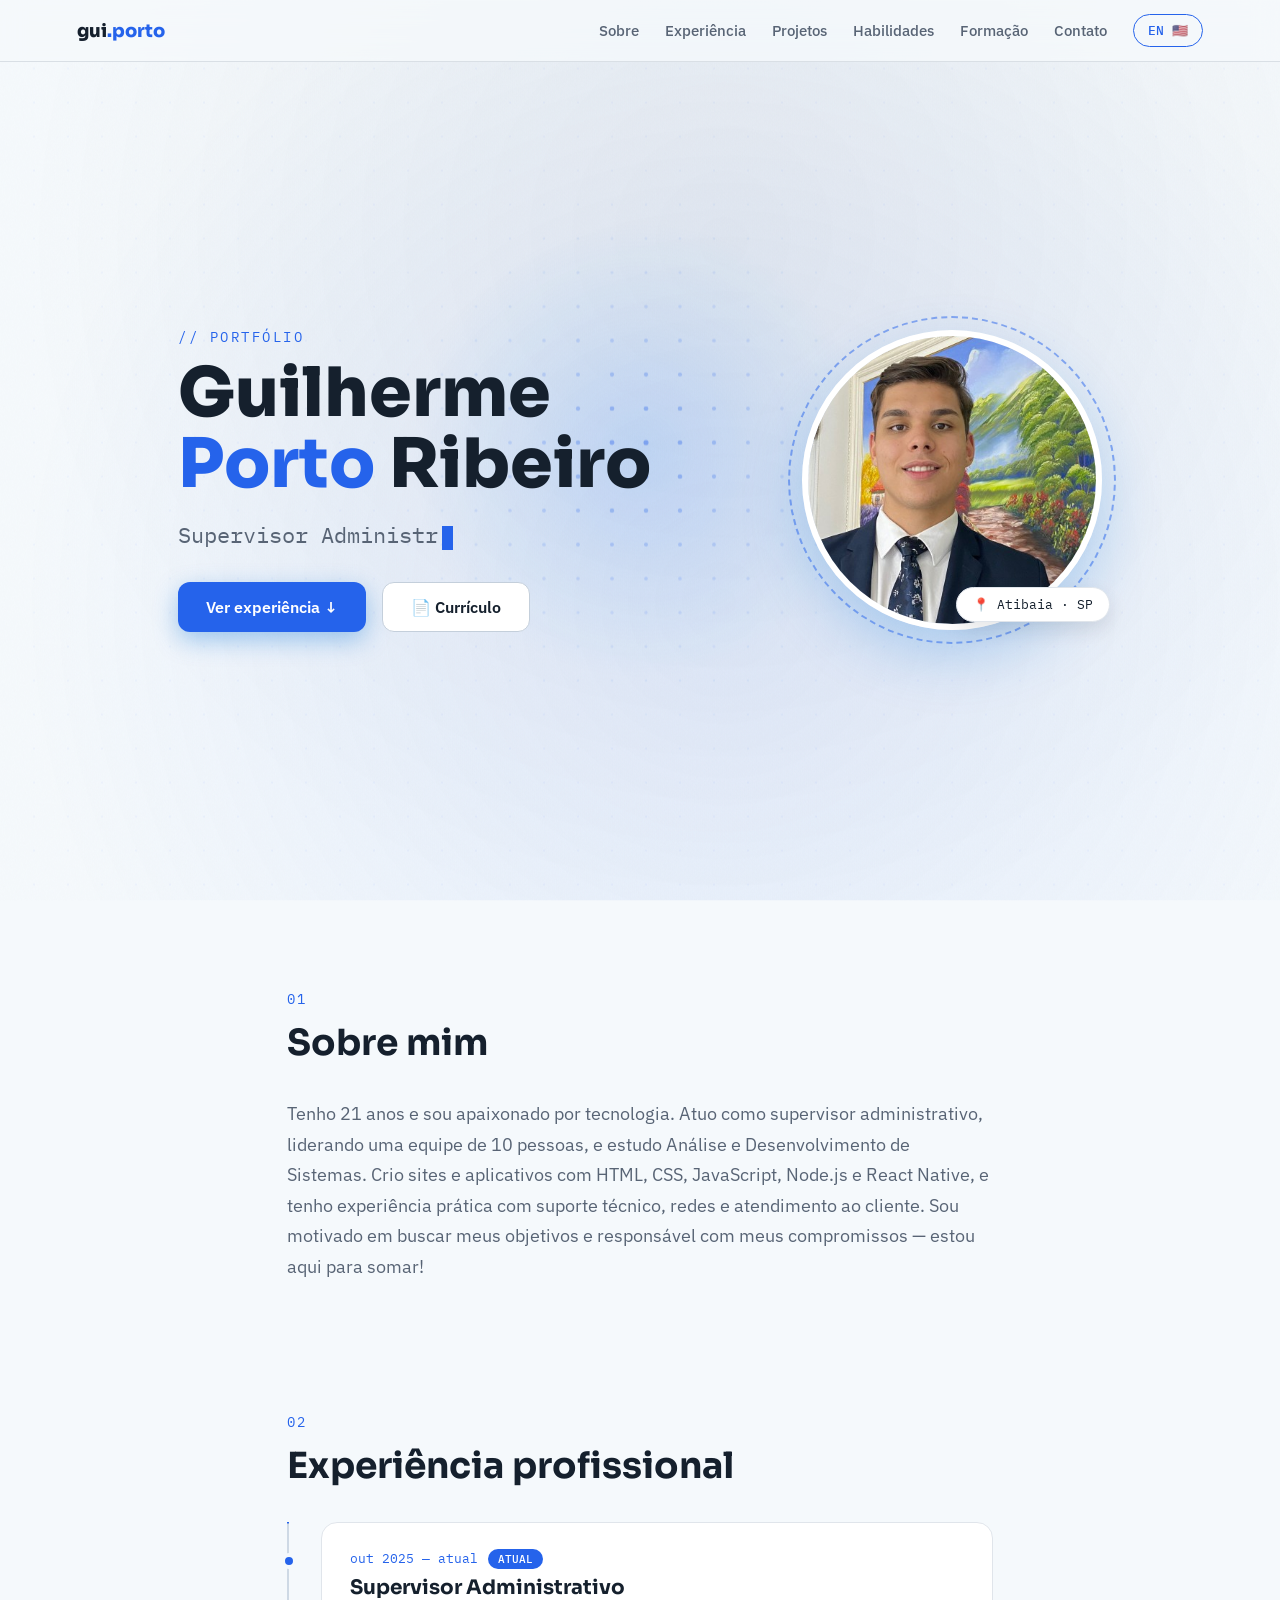
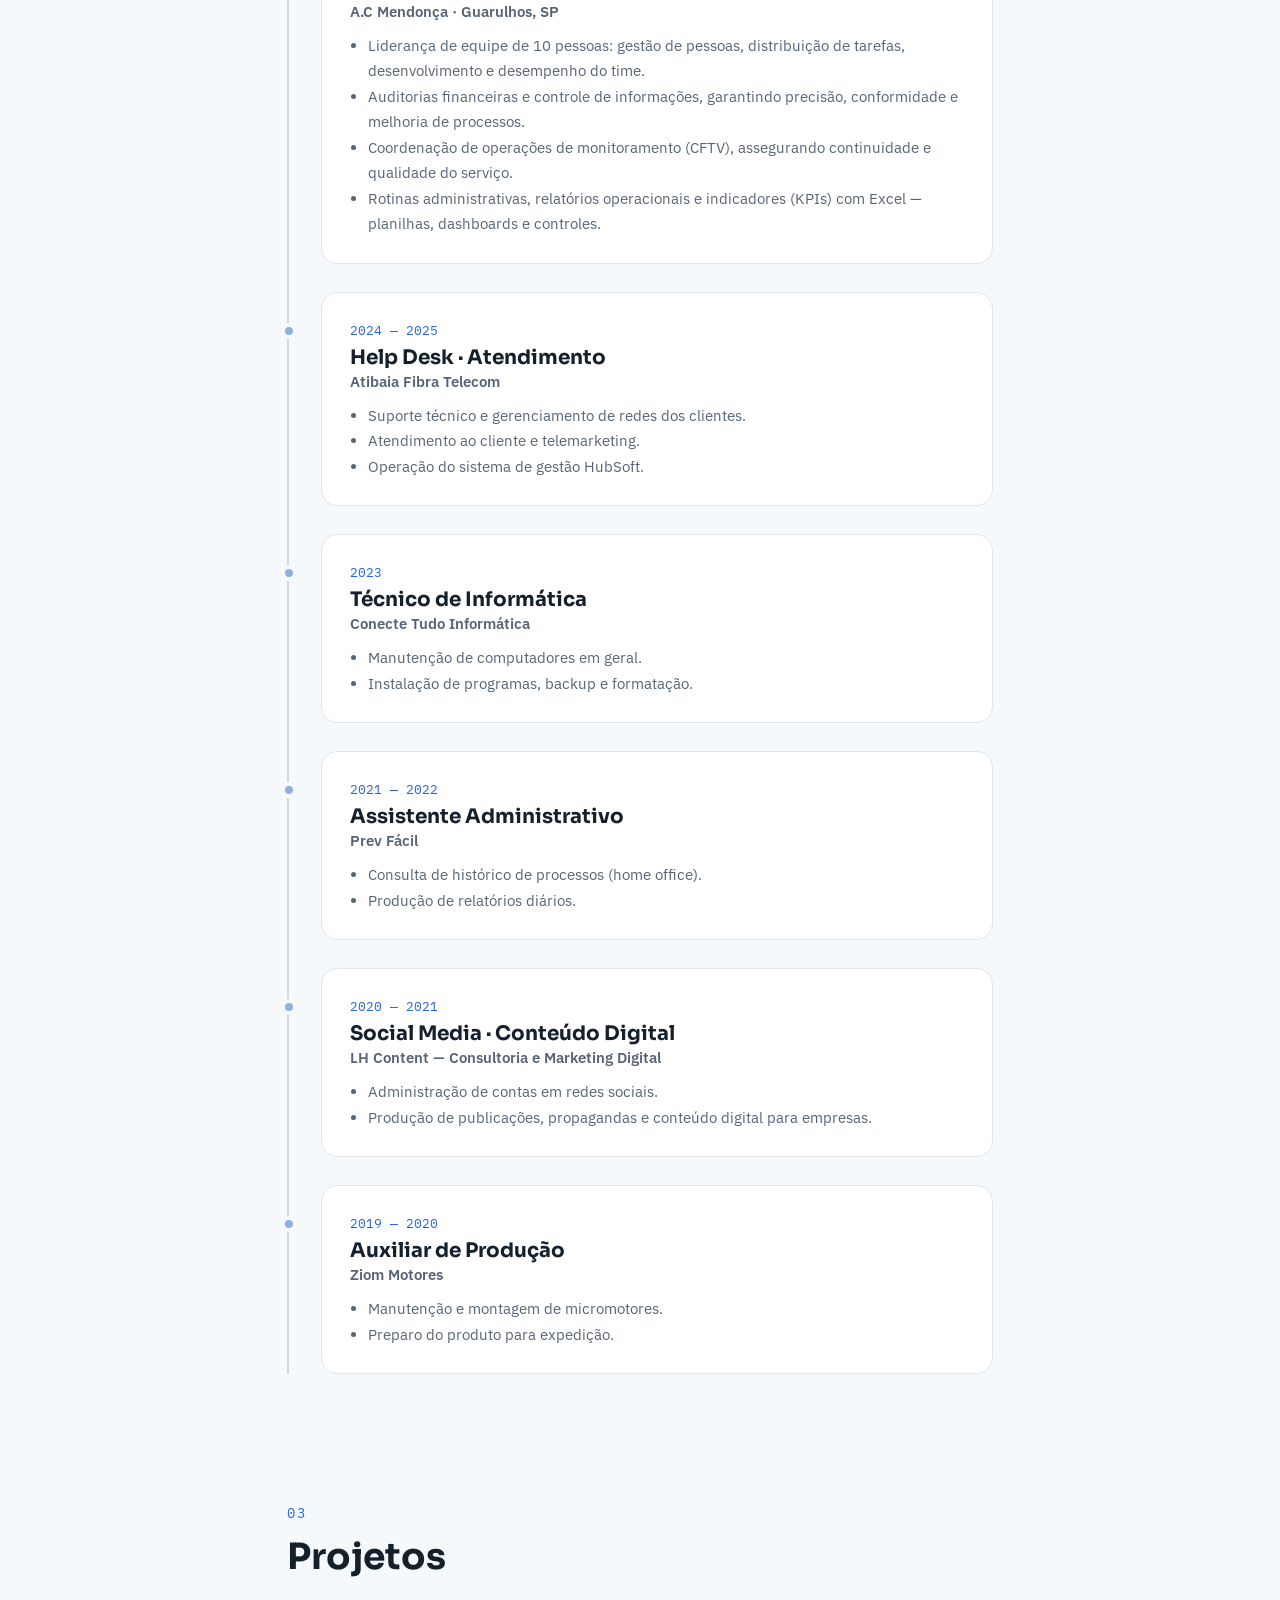
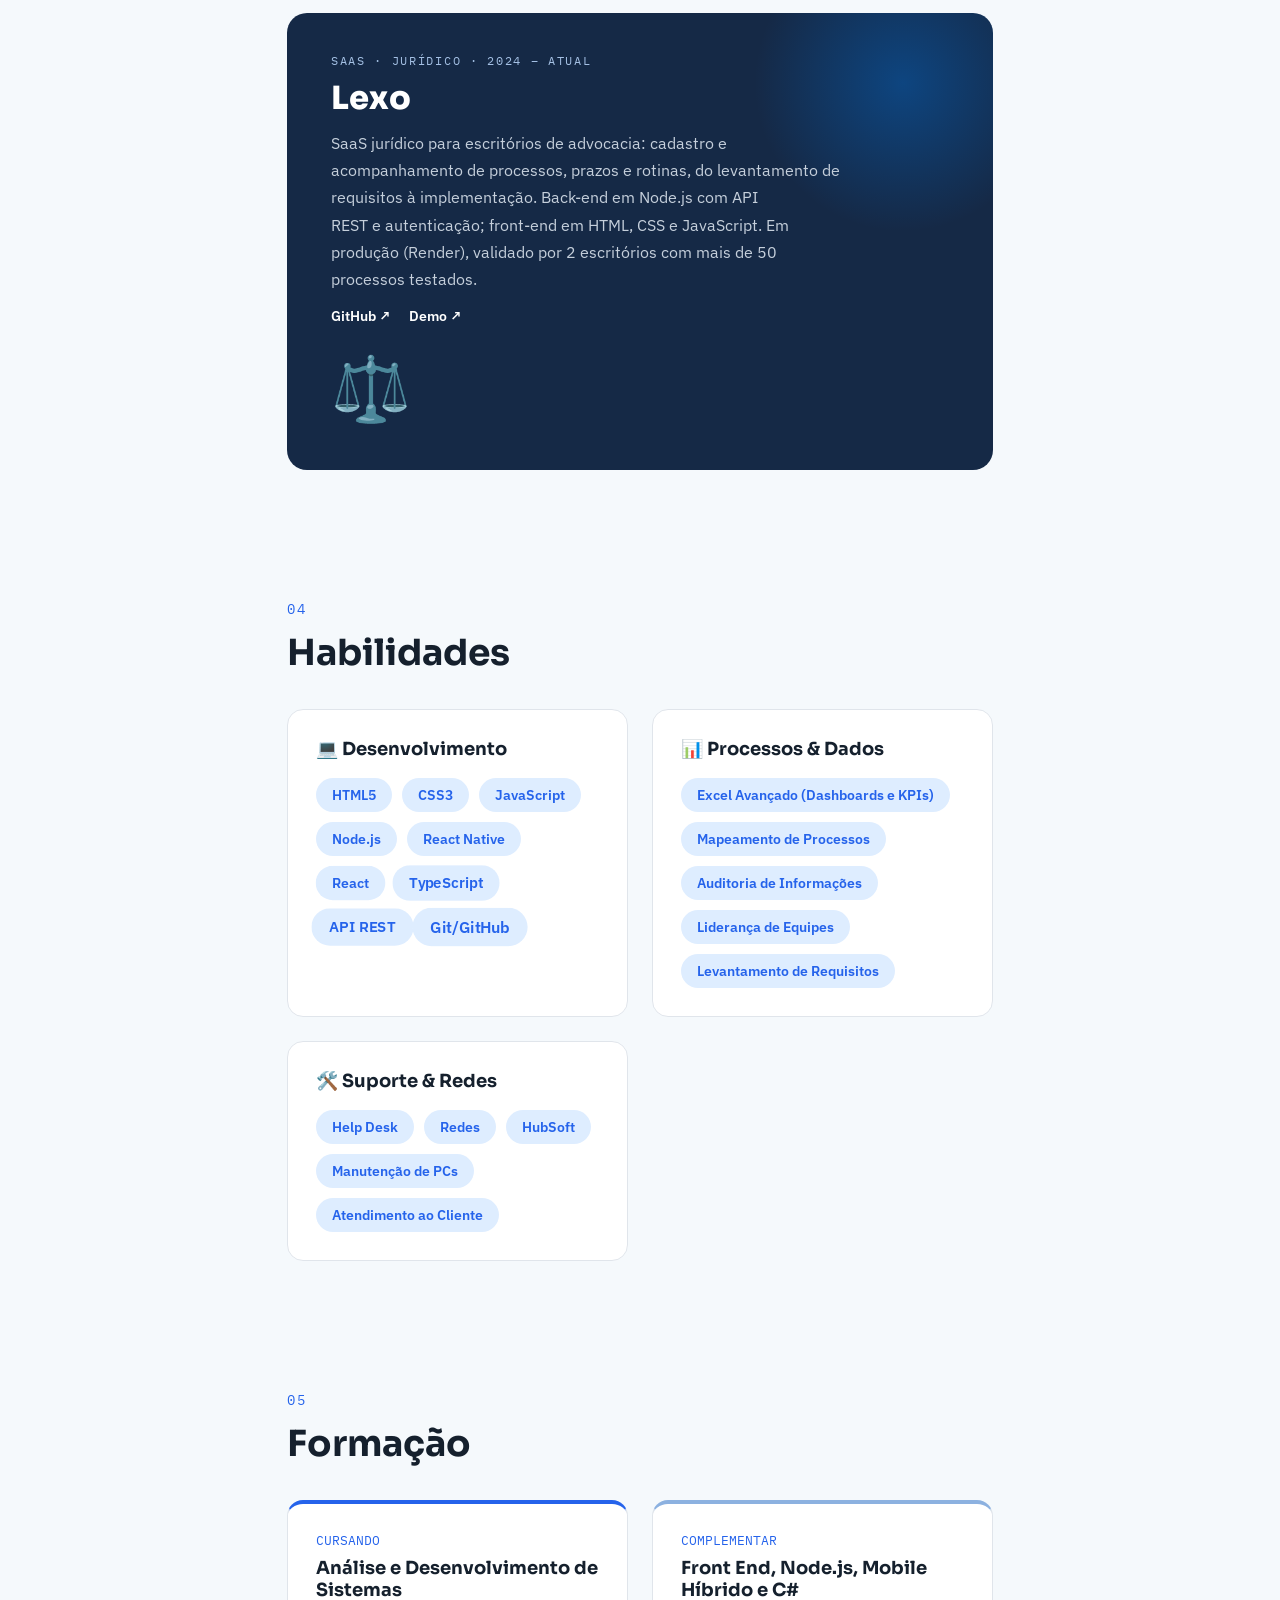
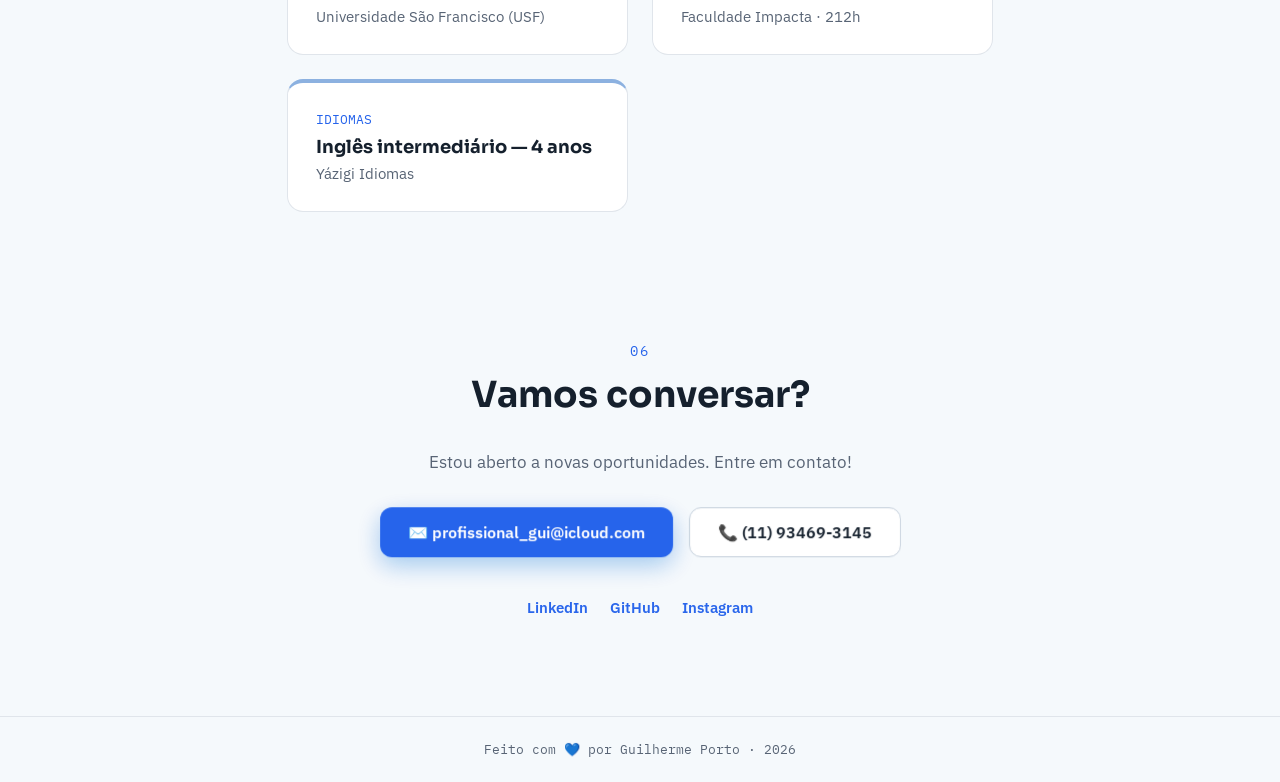
==== commit 14994af7: "Add GSAP animations and interactive dot-grid background Vendor GSAP core + ScrollTrigger locally and" ====
--- a/index.html
+++ b/index.html
@@ -13,9 +13,9 @@
 <body>
 
 <div class="blobs" aria-hidden="true">
-  <div class="blob blob-a"></div>
-  <div class="blob blob-b"></div>
-  <div class="blob blob-c"></div>
+  <canvas id="aurora-canvas"></canvas>
+  <div class="grain"></div>
+  <div class="cursor-glow" id="cursorGlow"></div>
 </div>
 
 <nav class="nav">
@@ -67,6 +67,7 @@
   <h2 data-reveal><span class="txt-pt">Experiência profissional</span><span class="txt-en">Work experience</span></h2>
 
   <div class="timeline">
+    <div class="timeline-progress" aria-hidden="true"></div>
     <article class="card timeline-card" data-reveal>
       <span class="dot dot-current"></span>
       <div class="card-meta">
@@ -271,6 +272,8 @@
   <span class="txt-pt">Feito com 💙 por Guilherme Porto · 2026</span><span class="txt-en">Made with 💙 by Guilherme Porto · 2026</span>
 </footer>
 
+<script src="js/vendor/gsap/gsap.min.js"></script>
+<script src="js/vendor/gsap/ScrollTrigger.min.js"></script>
 <script src="js/main.js"></script>
 </body>
 </html>
--- a/css/style.css
+++ b/css/style.css
@@ -14,7 +14,9 @@
 
 * { box-sizing: border-box; }
 
-html { scroll-behavior: smooth; }
+/* scroll-behavior:smooth removed — it fights ScrollTrigger's own scroll
+   listener and silently kills anchor-link/programmatic scrolls; GSAP handles
+   the nav-link jump below instead. */
 
 body {
   margin: 0;
@@ -37,38 +39,29 @@
 body.lang-en .txt-pt { display: none !important; }
 body.lang-en .txt-en { display: revert; }
 
-/* animated background */
-.blobs { position: fixed; inset: 0; pointer-events: none; z-index: 0; }
-.blob { position: absolute; border-radius: 50%; }
-.blob-a {
-  top: -120px; right: -100px; width: 520px; height: 520px;
-  background: radial-gradient(circle, oklch(0.85 0.08 255 / 0.55), transparent 70%);
-  animation: blobA 14s ease-in-out infinite;
-}
-.blob-b {
-  bottom: -160px; left: -140px; width: 600px; height: 600px;
-  background: radial-gradient(circle, oklch(0.88 0.06 230 / 0.5), transparent 70%);
-  animation: blobB 18s ease-in-out infinite;
-}
-.blob-c {
-  top: 35%; left: 55%; width: 300px; height: 300px;
-  background: radial-gradient(circle, oklch(0.9 0.05 270 / 0.4), transparent 70%);
-  animation: blobA 22s ease-in-out infinite;
-}
-
-@keyframes blobA { 0%, 100% { transform: translate(0, 0) scale(1); } 50% { transform: translate(60px, -40px) scale(1.15); } }
-@keyframes blobB { 0%, 100% { transform: translate(0, 0) scale(1); } 50% { transform: translate(-50px, 50px) scale(0.9); } }
+/* animated background — canvas-drawn interactive dot grid, see js/main.js */
+.blobs { position: fixed; inset: 0; pointer-events: none; z-index: 0; overflow: hidden; }
+#aurora-canvas { position: absolute; inset: 0; width: 100%; height: 100%; }
+.grain {
+  position: absolute; inset: -50%; width: 200%; height: 200%;
+  opacity: 0.025; mix-blend-mode: overlay;
+  background-image: url("data:image/svg+xml,%3Csvg xmlns='http://www.w3.org/2000/svg' width='160' height='160'%3E%3Cfilter id='n'%3E%3CfeTurbulence type='fractalNoise' baseFrequency='0.9' numOctaves='2' stitchTiles='stitch'/%3E%3C/filter%3E%3Crect width='100%25' height='100%25' filter='url(%23n)'/%3E%3C/svg%3E");
+}
+
 @keyframes floaty { 0%, 100% { transform: translateY(0); } 50% { transform: translateY(-14px); } }
 @keyframes blink { 0%, 49% { opacity: 1; } 50%, 100% { opacity: 0; } }
 @keyframes spinSlow { to { transform: rotate(360deg); } }
 
-/* scroll reveal */
-[data-reveal] {
-  opacity: 0;
-  transform: translateY(26px);
-  transition: opacity .7s ease, transform .7s ease;
-}
-[data-reveal].is-visible { opacity: 1; transform: none; }
+/* scroll reveal — GSAP drives the tween, this is just anti-FOUC */
+[data-reveal] { opacity: 0; }
+
+/* ambient cursor glow */
+.cursor-glow {
+  position: fixed; top: 0; left: 0; width: 460px; height: 460px; border-radius: 50%;
+  background: radial-gradient(circle, oklch(0.7 0.15 255 / 0.22), transparent 70%);
+  pointer-events: none; mix-blend-mode: multiply; will-change: transform;
+}
+@media (max-width: 760px) { .cursor-glow { display: none; } }
 
 /* nav */
 .nav {
@@ -78,7 +71,9 @@
   background: oklch(0.98 0.005 240 / 0.8);
   backdrop-filter: blur(12px);
   border-bottom: 1px solid oklch(0.9 0.01 250);
-}
+  transition: padding .3s ease, box-shadow .3s ease;
+}
+.nav.nav-scrolled { padding: 8px 6vw; box-shadow: 0 8px 24px oklch(0.3 0.02 255 / 0.1); }
 .logo { font-family: 'Sora', sans-serif; font-weight: 800; font-size: 18px; color: var(--ink); }
 .logo span { color: var(--accent); }
 .nav-links { display: flex; align-items: center; gap: 26px; font-size: 15px; font-weight: 500; }
@@ -122,8 +117,9 @@
   min-height: 100vh; padding: 120px 6vw 60px; box-sizing: border-box;
 }
 .hero-text { max-width: 560px; flex: 1 1 400px; }
-.hero-text h1 { font-family: 'Sora', sans-serif; font-size: clamp(40px, 6vw, 68px); font-weight: 800; line-height: 1.05; margin: 0 0 20px; }
+.hero-text h1 { font-family: 'Sora', sans-serif; font-size: clamp(40px, 6vw, 68px); font-weight: 800; line-height: 1.05; margin: 0 0 20px; perspective: 600px; }
 .hero-text h1 .accent { color: var(--accent); }
+.hero-text h1 .char { display: inline-block; will-change: transform, opacity; }
 .typewriter {
   font-family: 'IBM Plex Mono', monospace; font-size: clamp(16px, 2.2vw, 22px);
   color: var(--muted); min-height: 34px; margin-bottom: 28px;
@@ -137,12 +133,13 @@
 .btn {
   display: inline-flex; align-items: center; gap: 8px;
   padding: 14px 28px; border-radius: 12px; font-weight: 600; font-size: 16px;
-  transition: transform .2s, box-shadow .2s, border-color .2s, color .2s;
+  transition: box-shadow .2s, border-color .2s, color .2s;
+  will-change: transform;
 }
 .btn-primary { background: var(--accent); color: white; box-shadow: var(--shadow-accent); }
-.btn-primary:hover { transform: translateY(-3px); box-shadow: 0 14px 32px oklch(0.55 0.18 255 / 0.45); color: white; }
+.btn-primary:hover { box-shadow: 0 14px 32px oklch(0.55 0.18 255 / 0.45); color: white; }
 .btn-secondary { border: 1.5px solid oklch(0.85 0.02 250); background: white; color: var(--ink); }
-.btn-secondary:hover { transform: translateY(-3px); border-color: var(--accent); color: var(--accent); }
+.btn-secondary:hover { border-color: var(--accent); color: var(--accent); }
 
 .hero-photo { position: relative; width: min(300px, 70vw); height: min(300px, 70vw); flex: 0 0 auto; animation: floaty 6s ease-in-out infinite; }
 .photo-ring {
@@ -164,6 +161,10 @@
 
 /* experiência */
 .timeline { position: relative; padding-left: 32px; border-left: 2px solid var(--line); display: flex; flex-direction: column; gap: 28px; }
+.timeline-progress {
+  position: absolute; left: -2px; top: 0; width: 2px; height: 100%;
+  background: var(--accent); transform-origin: top; transform: scaleY(0);
+}
 .timeline-card { position: relative; padding: 26px 28px; transition: transform .25s, box-shadow .25s; }
 .timeline-card:hover { transform: translateX(6px); box-shadow: 0 16px 40px oklch(0.55 0.18 255 / 0.15); }
 .dot { position: absolute; left: -41px; top: 30px; width: 16px; height: 16px; border-radius: 50%; background: var(--dot-muted); border: 4px solid var(--bg); }
@@ -177,13 +178,15 @@
 .timeline-card ul { font-size: 15px; line-height: 1.7; color: var(--muted); }
 
 /* projetos */
+#projetos { perspective: 1200px; }
 .project-card {
   position: relative; overflow: hidden; background: var(--panel-dark); color: white;
-  border-radius: 20px; padding: 40px 44px; transition: transform .25s, box-shadow .25s;
-}
-.project-card:hover { transform: translateY(-6px); box-shadow: 0 20px 50px oklch(0.55 0.18 255 / 0.3); }
+  border-radius: 20px; padding: 40px 44px; transition: box-shadow .25s;
+  will-change: transform;
+}
+.project-card:hover { box-shadow: 0 20px 50px oklch(0.55 0.18 255 / 0.3); }
 .project-glow {
-  position: absolute; top: -80px; right: -60px; width: 280px; height: 280px; border-radius: 50%;
+  position: absolute; top: -80px; right: -60px; width: 300px; height: 300px; border-radius: 50%;
   background: radial-gradient(circle, oklch(0.55 0.18 255 / 0.4), transparent 70%);
 }
 .project-inner { position: relative; display: flex; flex-wrap: wrap; align-items: center; justify-content: space-between; gap: 24px; }
@@ -231,6 +234,7 @@
 
 @media (prefers-reduced-motion: reduce) {
   html { scroll-behavior: auto; }
-  .blob, .hero-photo, .photo-ring, .cursor, [data-reveal] { animation: none !important; transition: none !important; }
+  .hero-photo, .photo-ring, .cursor, [data-reveal] { animation: none !important; transition: none !important; }
   [data-reveal] { opacity: 1; transform: none; }
-}
+  .cursor-glow { display: none; }
+}
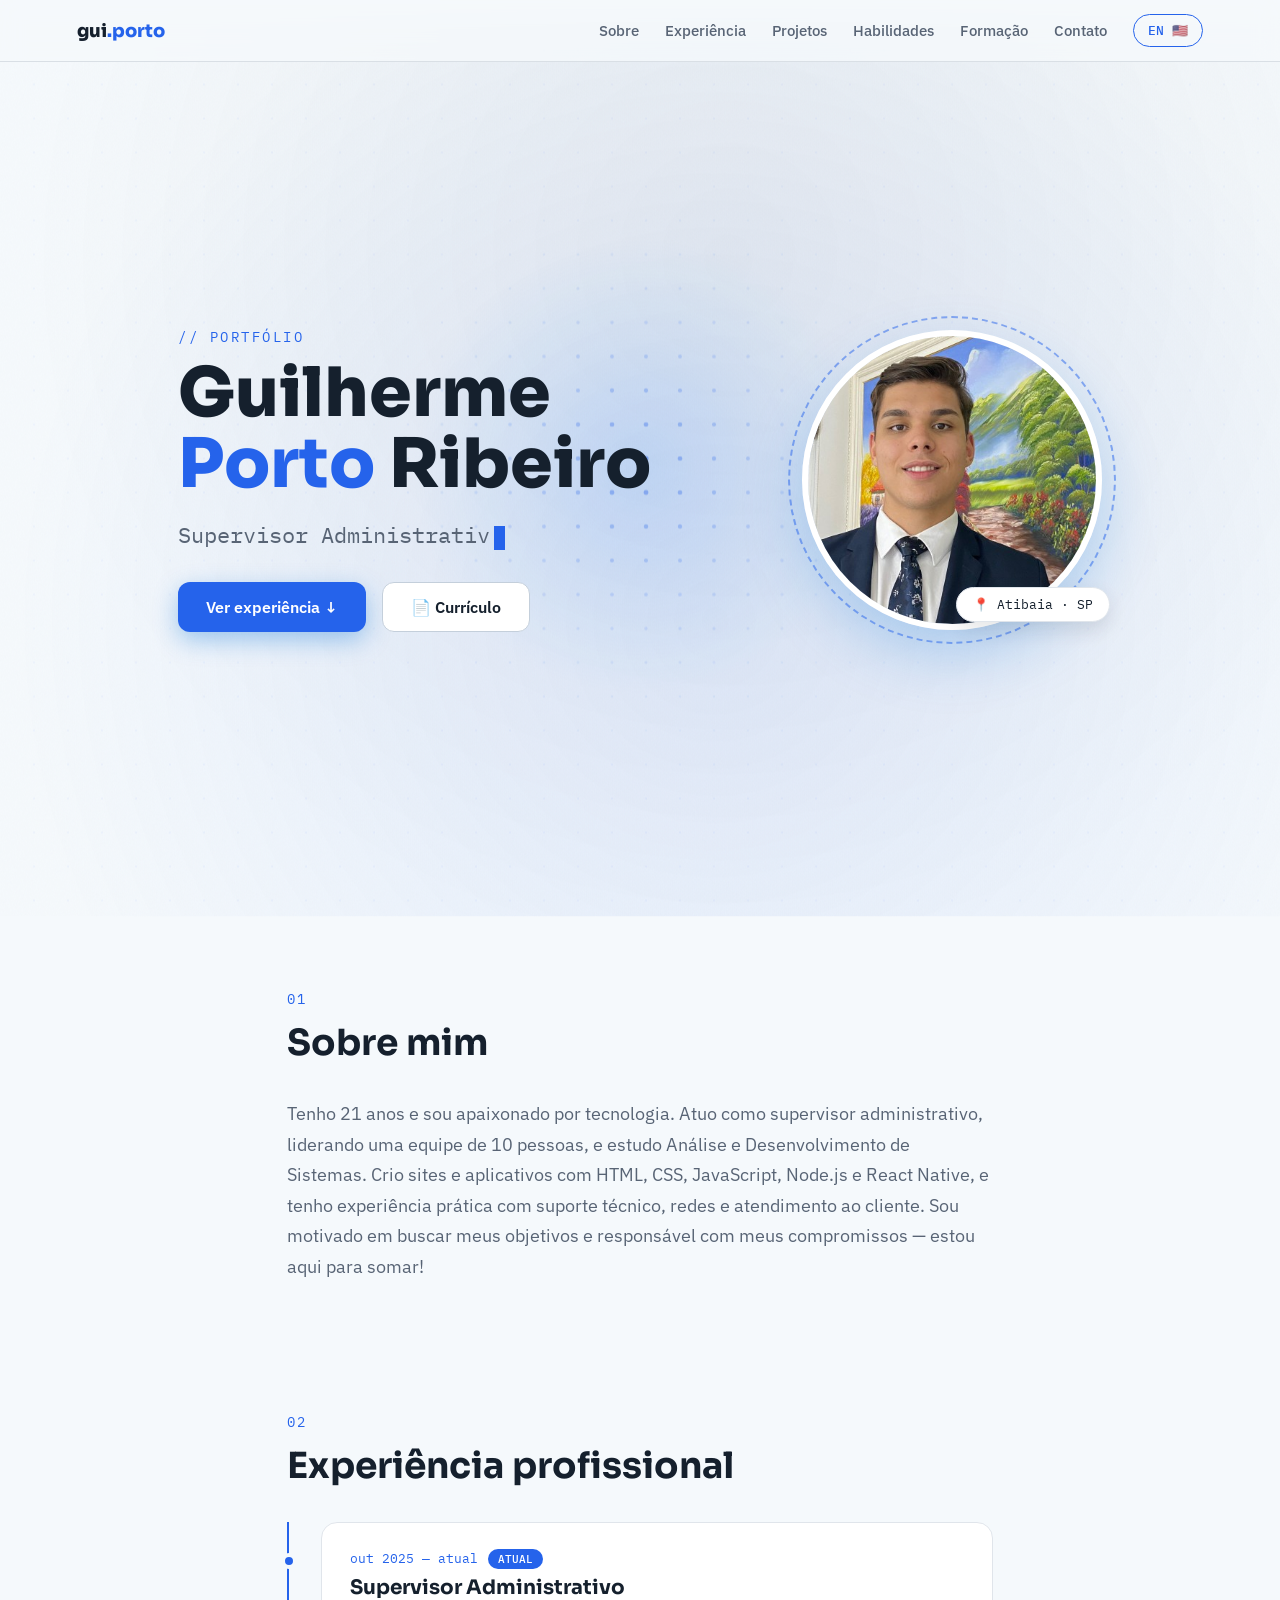
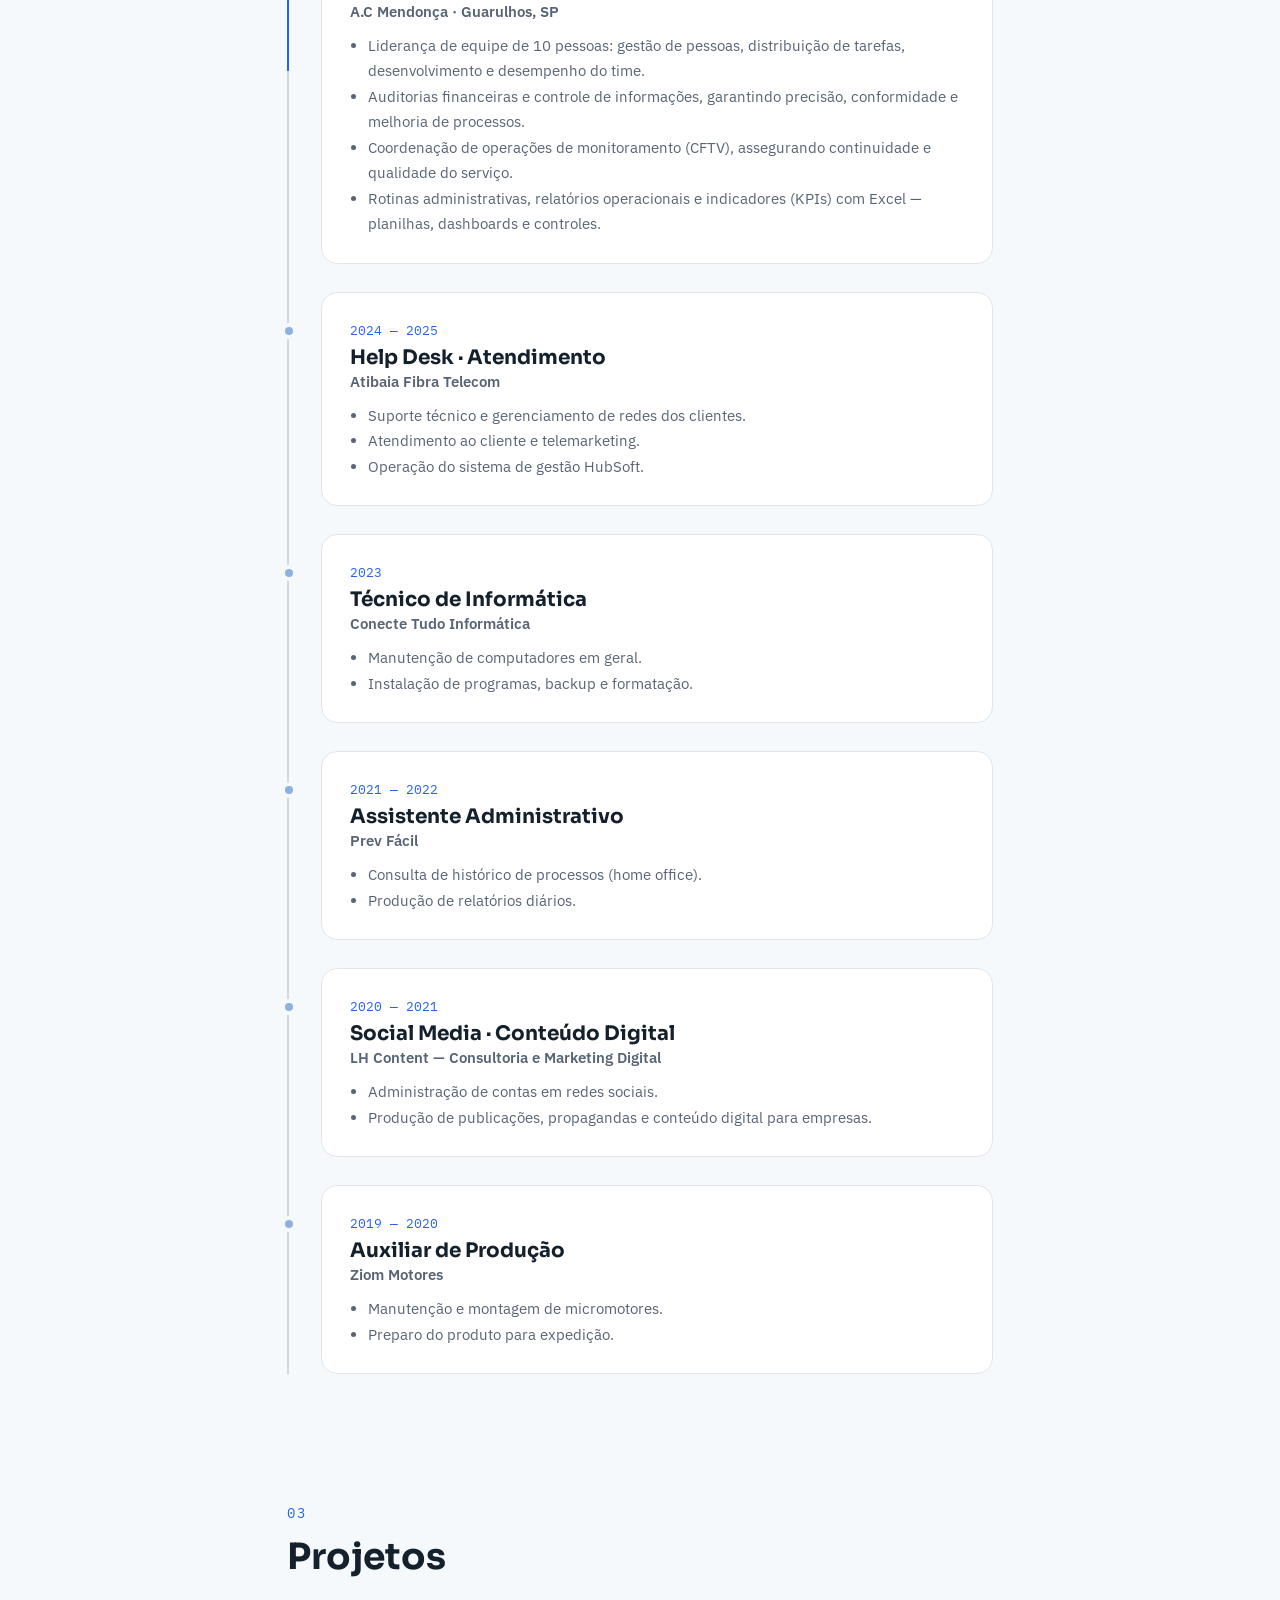
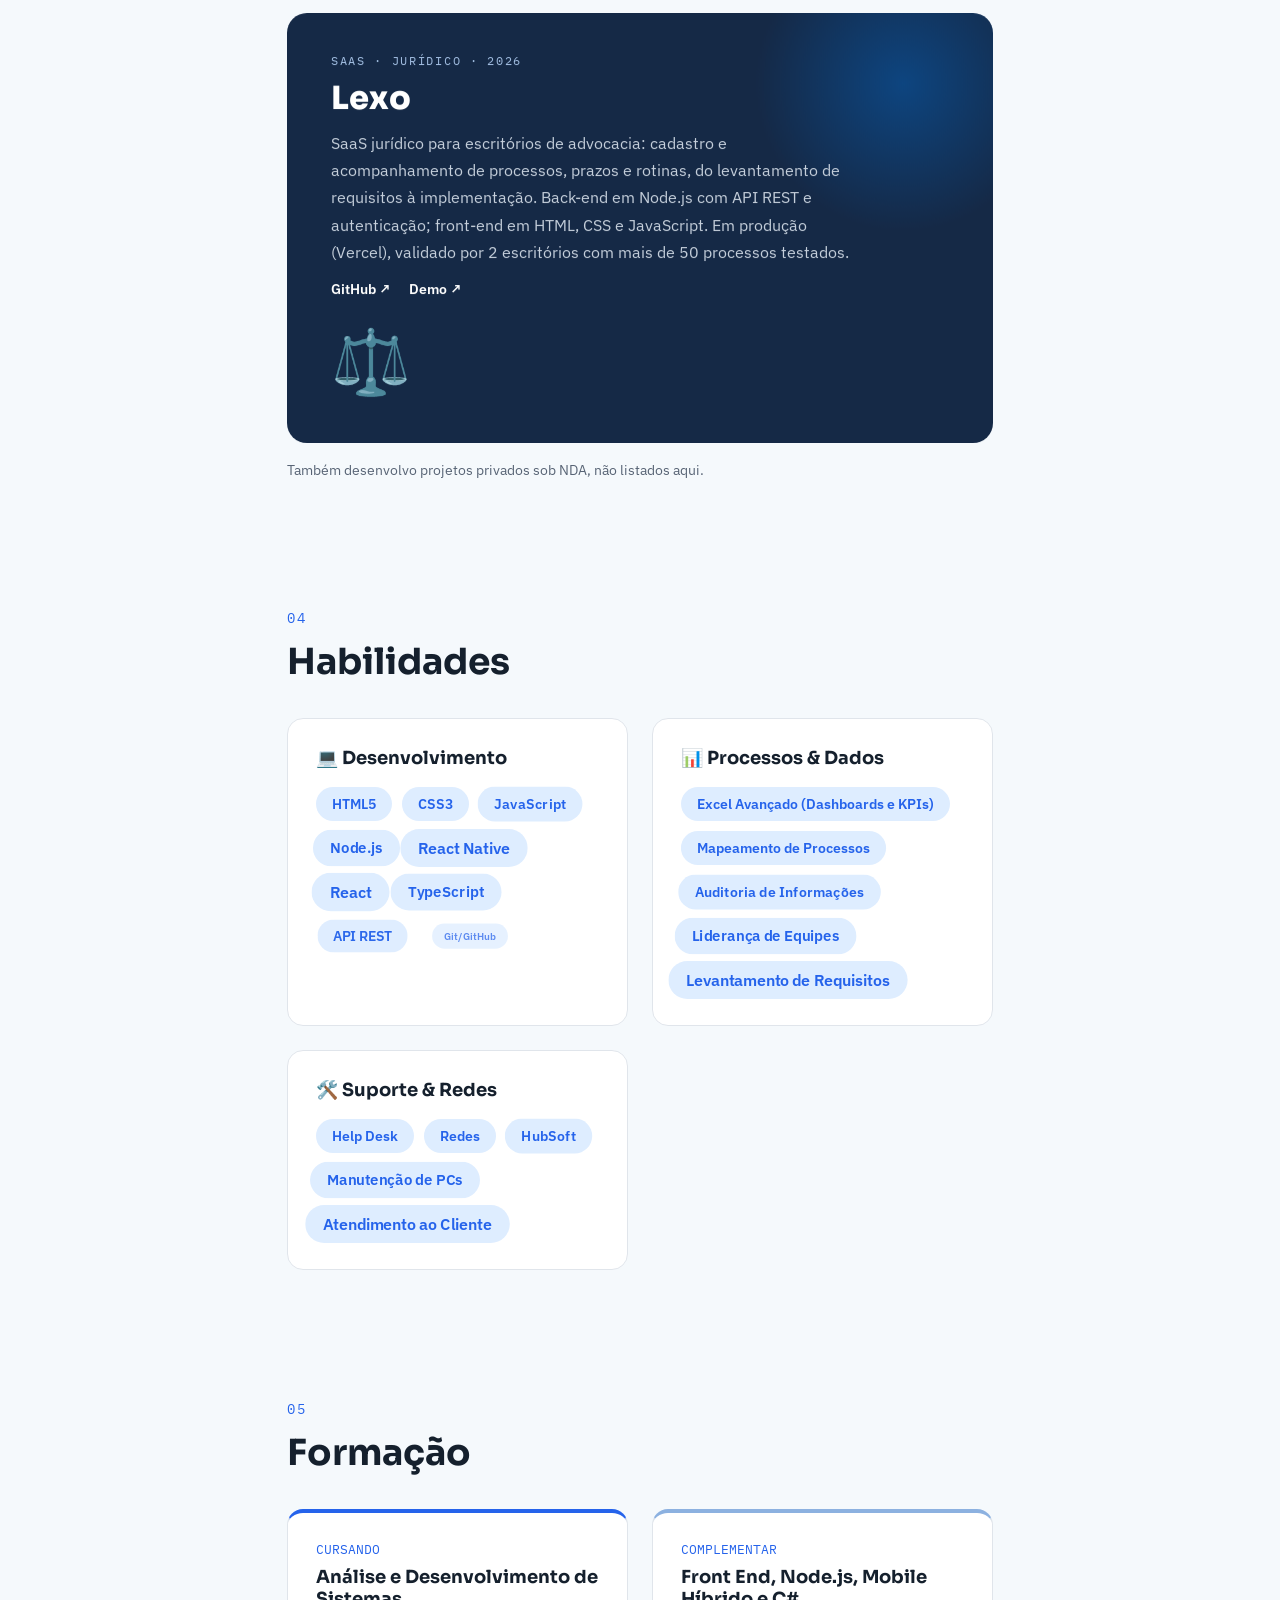
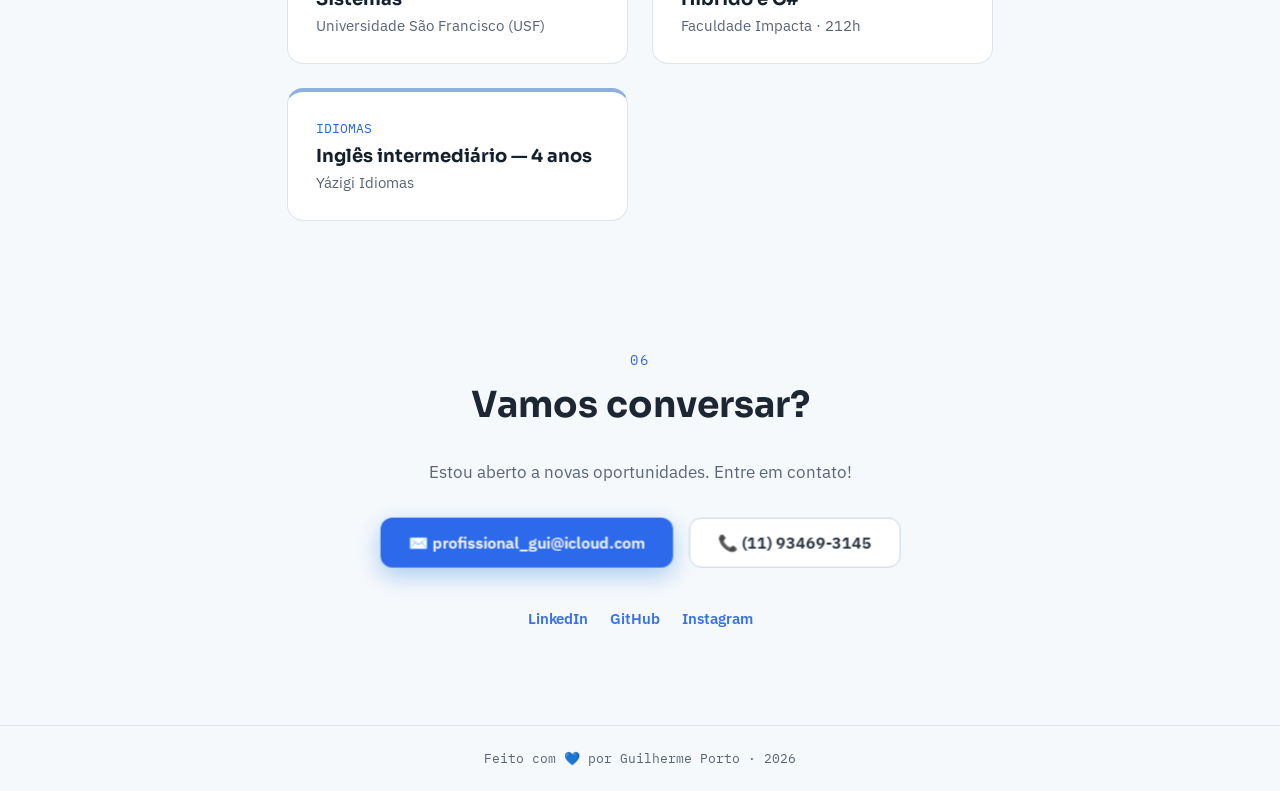
==== commit 3ad6ef6c: "Update Lexo project info, LinkedIn link, and add favicon - Lexo: 2026, Vercel deploy, new demo link " ====
--- a/index.html
+++ b/index.html
@@ -5,6 +5,9 @@
 <meta name="viewport" content="width=device-width, initial-scale=1.0">
 <title>Guilherme Porto Ribeiro — Portfólio</title>
 <meta name="description" content="Supervisor Administrativo e desenvolvedor web em formação. Portfólio, experiência profissional e contato.">
+<link rel="icon" href="assets/favicon.ico" sizes="any">
+<link rel="icon" href="assets/favicon-32.png" type="image/png">
+<link rel="apple-touch-icon" href="assets/apple-touch-icon.png">
 <link rel="preconnect" href="https://fonts.googleapis.com">
 <link rel="preconnect" href="https://fonts.gstatic.com" crossorigin>
 <link href="https://fonts.googleapis.com/css2?family=Sora:wght@400;600;700;800&family=IBM+Plex+Sans:wght@400;500;600&family=IBM+Plex+Mono:wght@400;500&display=swap" rel="stylesheet">
@@ -176,18 +179,19 @@
     <div class="project-glow" aria-hidden="true"></div>
     <div class="project-inner">
       <div class="project-text">
-        <div class="project-label">SAAS · <span class="txt-pt">JURÍDICO · 2024 – ATUAL</span><span class="txt-en">LEGAL TECH · 2024 – PRESENT</span></div>
+        <div class="project-label">SAAS · <span class="txt-pt">JURÍDICO · 2026</span><span class="txt-en">LEGAL TECH · 2026</span></div>
         <div class="project-title">Lexo</div>
-        <p class="txt-pt">SaaS jurídico para escritórios de advocacia: cadastro e acompanhamento de processos, prazos e rotinas, do levantamento de requisitos à implementação. Back-end em Node.js com API REST e autenticação; front-end em HTML, CSS e JavaScript. Em produção (Render), validado por 2 escritórios com mais de 50 processos testados.</p>
-        <p class="txt-en">A legal SaaS for law firms: case, deadline and routine tracking, from requirements gathering to implementation. Node.js back-end with a REST API and authentication; HTML, CSS and JavaScript front-end. Live in production (Render), validated by 2 law firms with 50+ cases tested.</p>
+        <p class="txt-pt">SaaS jurídico para escritórios de advocacia: cadastro e acompanhamento de processos, prazos e rotinas, do levantamento de requisitos à implementação. Back-end em Node.js com API REST e autenticação; front-end em HTML, CSS e JavaScript. Em produção (Vercel), validado por 2 escritórios com mais de 50 processos testados.</p>
+        <p class="txt-en">A legal SaaS for law firms: case, deadline and routine tracking, from requirements gathering to implementation. Node.js back-end with a REST API and authentication; HTML, CSS and JavaScript front-end. Live in production (Vercel), validated by 2 law firms with 50+ cases tested.</p>
         <div class="project-links">
           <a href="https://github.com/Gui-Porto/Lexo" target="_blank" rel="noopener">GitHub ↗</a>
-          <a href="https://lexo-45tf.onrender.com" target="_blank" rel="noopener"><span class="txt-pt">Demo ↗</span><span class="txt-en">Demo ↗</span></a>
+          <a href="https://lexo-six.vercel.app/" target="_blank" rel="noopener"><span class="txt-pt">Demo ↗</span><span class="txt-en">Demo ↗</span></a>
         </div>
       </div>
       <div class="project-emoji">⚖️</div>
     </div>
   </div>
+  <p class="section-note" data-reveal><span class="txt-pt">Também desenvolvo projetos privados sob NDA, não listados aqui.</span><span class="txt-en">I also work on private projects under NDA, not listed here.</span></p>
 </section>
 
 <section id="habilidades" class="section">
@@ -262,7 +266,7 @@
     <a href="tel:+5511934693145" class="btn btn-secondary">📞 (11) 93469-3145</a>
   </div>
   <div class="social-links" data-reveal>
-    <a href="https://www.linkedin.com/in/guilherme-porto-ribeiro-901b2a256/" target="_blank" rel="noopener">LinkedIn</a>
+    <a href="https://www.linkedin.com/in/guilherme-porto-ribeiro/" target="_blank" rel="noopener">LinkedIn</a>
     <a href="https://github.com/Gui-Porto" target="_blank" rel="noopener">GitHub</a>
     <a href="https://www.instagram.com/gui.rrp/" target="_blank" rel="noopener">Instagram</a>
   </div>
--- a/css/style.css
+++ b/css/style.css
@@ -198,6 +198,7 @@
 .project-links a { color: #fff; }
 .project-links a:hover { text-decoration: underline; }
 .project-emoji { font-family: 'Sora', sans-serif; font-size: 64px; font-weight: 800; flex: 0 0 auto; }
+.section-note { margin-top: 18px; font-size: 14px; color: var(--muted); }
 
 /* habilidades */
 .skills-grid { display: grid; grid-template-columns: repeat(auto-fit, minmax(300px, 1fr)); gap: 24px; }
